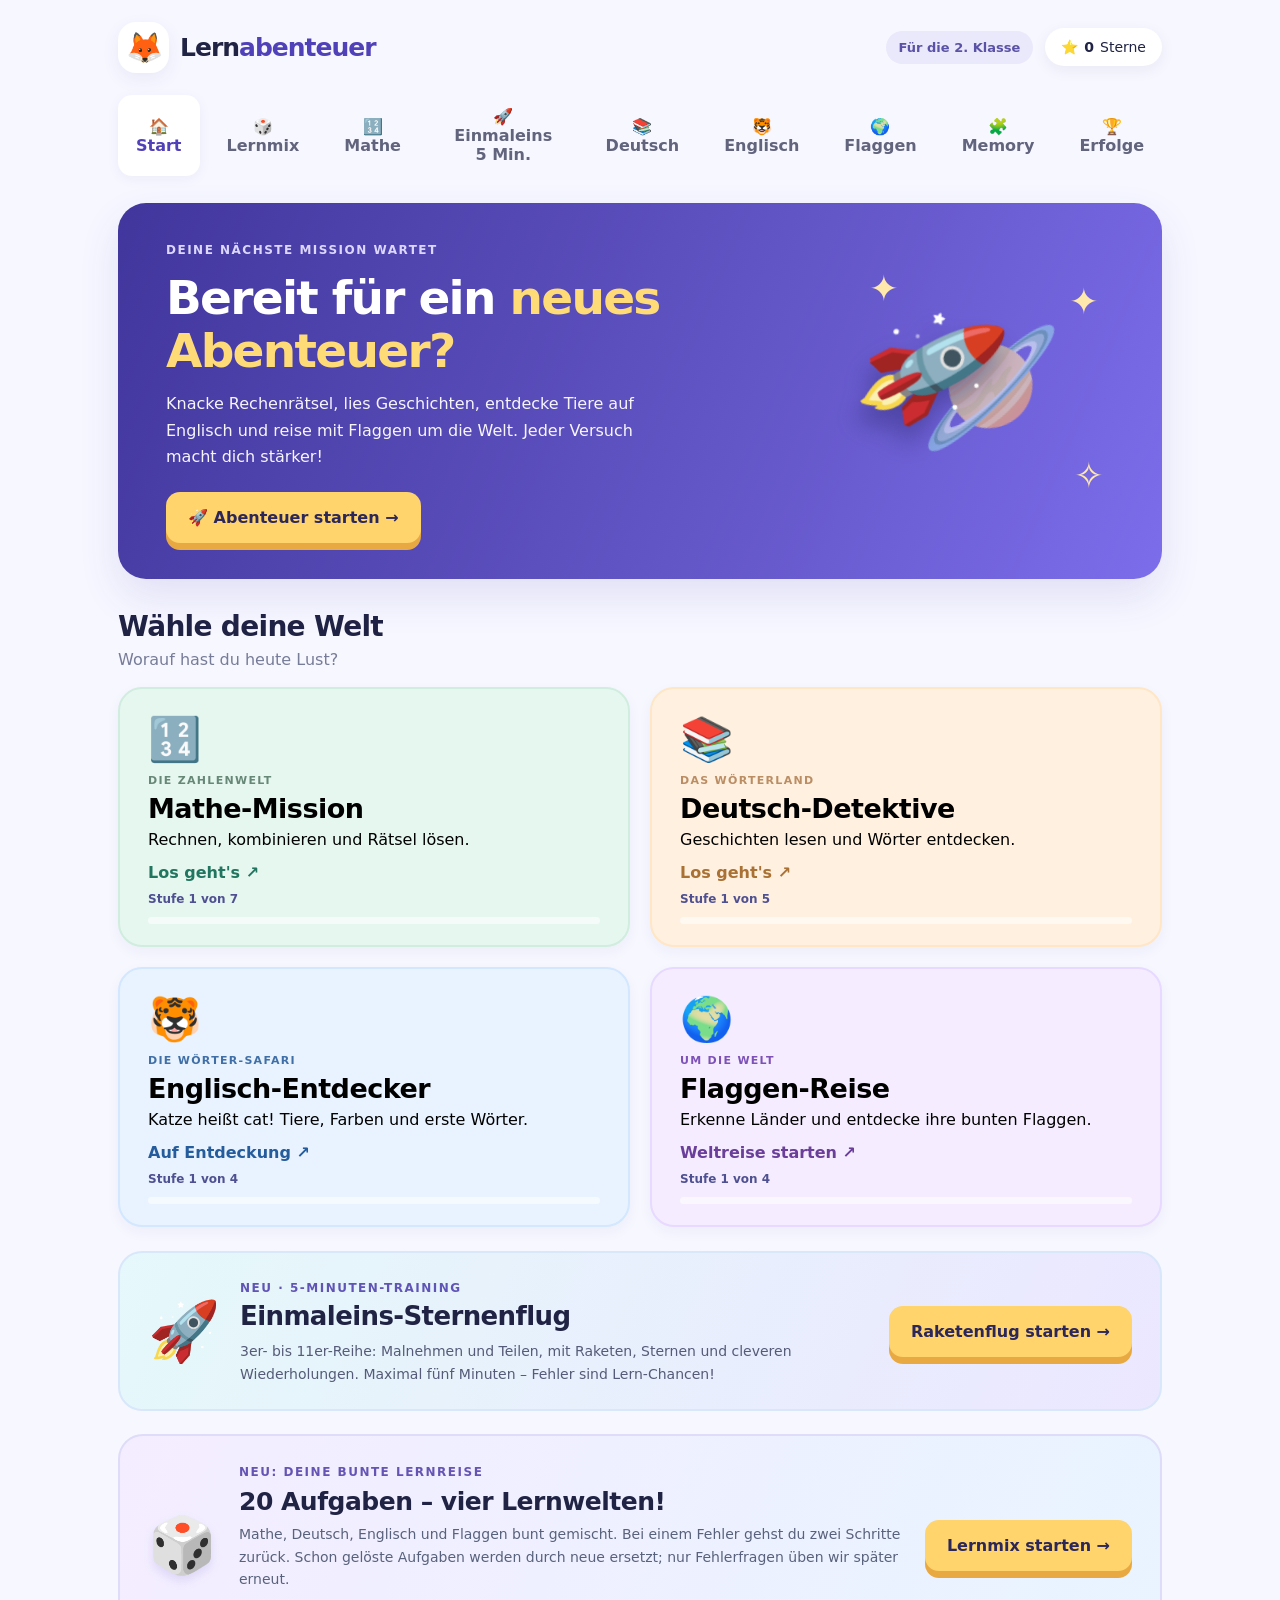
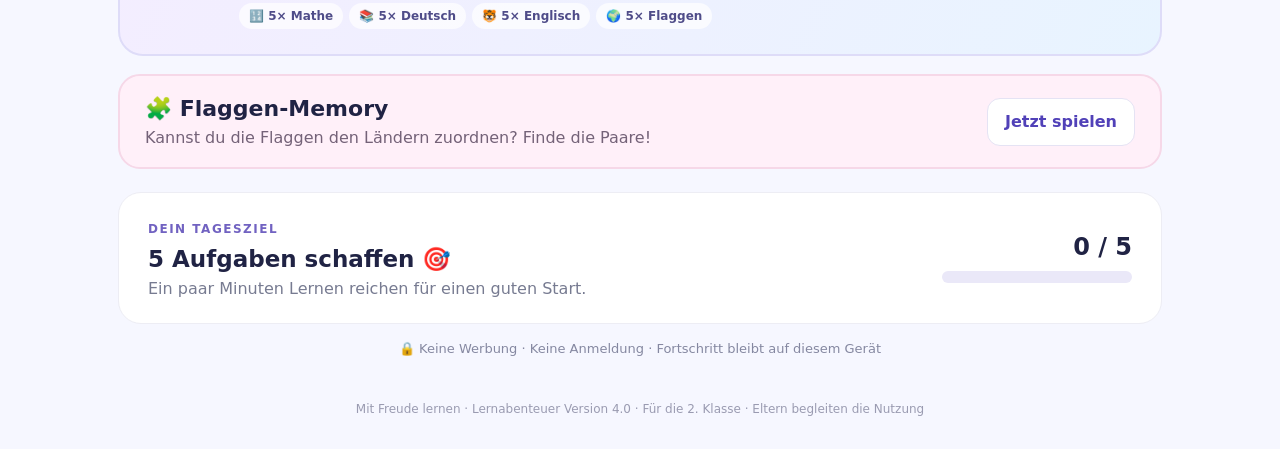
==== Mathe-November_nur-Webseite/index.html @ e926abc0 "feat: publish zip-based Mathe November web app with 5-minute times-table rocket game" ====
<!doctype html>
<html lang="de">
<head>
  <meta charset="UTF-8">
  <meta name="viewport" content="width=device-width, initial-scale=1, viewport-fit=cover">
  <meta name="theme-color" content="#4539a5">
  <meta name="apple-mobile-web-app-capable" content="yes">
  <meta name="apple-mobile-web-app-status-bar-style" content="default">
  <meta name="apple-mobile-web-app-title" content="Mathe November">
  <meta name="description" content="Mathe, Deutsch, Englisch und Flaggen spielerisch lernen – ohne Werbung und ohne Anmeldung.">
  <meta http-equiv="Content-Security-Policy" content="default-src 'self'; script-src 'self'; style-src 'self'; img-src 'self' data:; connect-src 'self'; object-src 'none'; base-uri 'self'; form-action 'none'">
  <link rel="manifest" href="./manifest.webmanifest">
  <link rel="apple-touch-icon" href="./icons/icon-192.png">
  <link rel="icon" href="./icons/icon-192.png">
  <link rel="stylesheet" href="./styles.css">
  <title>Mathe November – Lernabenteuer Klasse 2</title>
  <script src="./learning_content.js" defer></script>
  <script src="./learning_extension.js" defer></script>
  <script src="./mixed_mode.js" defer></script>
  <script src="./app.js" defer></script>
  <script src="./einmaleins_5min.js" defer></script>
</head>
<body>
  <a class="skip" href="#hauptinhalt">Zum Inhalt springen</a>
  <div class="page-shell">
    <header class="topbar">
      <div class="brand" aria-label="Lernabenteuer Startseite"><span class="brand-buddy" aria-hidden="true">🦊</span><span>Lern<span class="brand-accent">abenteuer</span></span></div>
      <div class="top-actions"><span class="age-tag">Für die 2. Klasse</span><span class="stars-chip" aria-live="polite">⭐ <strong id="stars-header">0</strong> Sterne</span></div>
    </header>
    <nav class="main-nav" aria-label="Hauptnavigation">
      <button class="nav-button active" data-view="home" aria-current="page">🏠 Start</button>
      <button class="nav-button" data-view="mixed">🎲 Lernmix</button>
      <button class="nav-button" data-view="math">🔢 Mathe</button>
      <button class="nav-button" data-view="times">🚀 Einmaleins 5 Min.</button>
      <button class="nav-button" data-view="german">📚 Deutsch</button>
      <button class="nav-button" data-view="english">🐯 Englisch</button>
      <button class="nav-button" data-view="flags">🌍 Flaggen</button>
      <button class="nav-button" data-view="memory">🧩 Memory</button>
      <button class="nav-button" data-view="progress">🏆 Erfolge</button>
    </nav>
    <main id="hauptinhalt">
      <section id="view-home" class="view" aria-labelledby="welcome-title">
        <div class="hero">
          <div class="hero-content">
            <span class="hero-label">DEINE NÄCHSTE MISSION WARTET</span>
            <h1 id="welcome-title">Bereit für ein <em>neues Abenteuer?</em></h1>
            <p>Knacke Rechenrätsel, lies Geschichten, entdecke Tiere auf Englisch und reise mit Flaggen um die Welt. Jeder Versuch macht dich stärker!</p>
            <button class="primary-button" id="quick-start">🚀 Abenteuer starten <span aria-hidden="true">→</span></button>
          </div>
          <div class="hero-illustration" aria-hidden="true"><div class="planet">🪐</div><div class="rocket">🚀</div><div class="spark a">✦</div><div class="spark b">✦</div><div class="spark c">✧</div></div>
        </div>
        <div class="section-heading"><h2>Wähle deine Welt</h2><p>Worauf hast du heute Lust?</p></div>
        <div class="subject-grid">
          <button id="math-card" class="subject-card math-card" data-view="math"><span class="subject-icon" aria-hidden="true">🔢</span><span class="subject-top">DIE ZAHLENWELT</span><strong>Mathe-Mission</strong><span>Rechnen, kombinieren und Rätsel lösen.</span><span class="subject-footer">Los geht's <span aria-hidden="true">↗</span></span><span class="level-pill" id="level-math">Stufe 1 von 7</span><span class="level-track"><span id="level-fill-math"></span></span></button>
          <button id="german-card" class="subject-card german-card" data-view="german"><span class="subject-icon" aria-hidden="true">📚</span><span class="subject-top">DAS WÖRTERLAND</span><strong>Deutsch-Detektive</strong><span>Geschichten lesen und Wörter entdecken.</span><span class="subject-footer">Los geht's <span aria-hidden="true">↗</span></span><span class="level-pill" id="level-german">Stufe 1 von 5</span><span class="level-track"><span id="level-fill-german"></span></span></button>
          <button id="english-card" class="subject-card english-card" data-view="english"><span class="subject-icon" aria-hidden="true">🐯</span><span class="subject-top">DIE WÖRTER-SAFARI</span><strong>Englisch-Entdecker</strong><span>Katze heißt cat! Tiere, Farben und erste Wörter.</span><span class="subject-footer">Auf Entdeckung <span aria-hidden="true">↗</span></span><span class="level-pill" id="level-english">Stufe 1 von 4</span><span class="level-track"><span id="level-fill-english"></span></span></button>
          <button id="flags-card" class="subject-card flags-card" data-view="flags"><span class="subject-icon" aria-hidden="true">🌍</span><span class="subject-top">UM DIE WELT</span><strong>Flaggen-Reise</strong><span>Erkenne Länder und entdecke ihre bunten Flaggen.</span><span class="subject-footer">Weltreise starten <span aria-hidden="true">↗</span></span><span class="level-pill" id="level-flags">Stufe 1 von 4</span><span class="level-track"><span id="level-fill-flags"></span></span></button>
        </div>
        <section class="times-home-banner" aria-labelledby="times-home-title">
          <span class="times-home-icon" aria-hidden="true">🚀</span>
          <div><span class="eyebrow">NEU · 5-MINUTEN-TRAINING</span><h2 id="times-home-title">Einmaleins-Sternenflug</h2>
            <p>3er- bis 11er-Reihe: Malnehmen und Teilen, mit Raketen, Sternen und cleveren Wiederholungen. Maximal fünf Minuten – Fehler sind Lern-Chancen!</p></div>
          <button class="primary-button" type="button" data-view="times">Raketenflug starten →</button>
        </section>
        <section class="mixed-banner" aria-labelledby="mixed-banner-heading">
          <div class="mixed-banner-icon" aria-hidden="true">🎲</div>
          <div class="mixed-banner-content">
            <span class="eyebrow">NEU: DEINE BUNTE LERNREISE</span>
            <h2 id="mixed-banner-heading">20 Aufgaben – vier Lernwelten!</h2>
            <p>Mathe, Deutsch, Englisch und Flaggen bunt gemischt. Bei einem Fehler gehst du zwei Schritte zurück. Schon gelöste Aufgaben werden durch neue ersetzt; nur Fehlerfragen üben wir später erneut.</p>
            <div class="mixed-caps"><span>🔢 5× Mathe</span><span>📚 5× Deutsch</span><span>🐯 5× Englisch</span><span>🌍 5× Flaggen</span></div>
          </div>
          <button id="mixed-start" class="primary-button mixed-start" type="button">Lernmix starten →</button>
        </section>
        <div class="memory-banner"><div><strong>🧩 Flaggen-Memory</strong><p>Kannst du die Flaggen den Ländern zuordnen? Finde die Paare!</p></div><button type="button" class="soft-button" data-view="memory">Jetzt spielen</button></div>
        <section class="day-panel" aria-labelledby="day-goal-title"><div><span class="eyebrow">DEIN TAGESZIEL</span><h2 id="day-goal-title">5 Aufgaben schaffen 🎯</h2><p>Ein paar Minuten Lernen reichen für einen guten Start.</p></div><div class="goal-right"><strong id="goal-label">0 / 5</strong><div class="progress-track" aria-label="Tagesziel-Fortschritt"><div id="goal-fill" class="progress-fill"></div></div></div></section>
        <p class="privacy-note">🔒 Keine Werbung · Keine Anmeldung · Fortschritt bleibt auf diesem Gerät</p>
      </section>
      <section id="view-play" class="view hidden" aria-labelledby="mission-title">
        <div class="mission-top"><button class="back-button" id="back-button">← Zur Übersicht</button><div class="mission-progress"><span id="mission-count">Aufgabe 1 von 5</span><div class="progress-track"><div id="mission-fill" class="progress-fill"></div></div></div></div>
        <p id="mixed-note" class="mixed-note hidden" role="status"></p>
        <div class="question-card">
          <div class="question-label" id="mission-kind">MATHE-MISSION</div>
          <h1 id="mission-title">Aufgabe</h1>
          <p id="mission-context" class="reading-text hidden"></p>
          <p id="mission-question" class="question-text"></p>
          <div id="question-visual" class="question-visual hidden" aria-live="off"></div>
          <div class="mission-meta"><span id="current-level" class="level-tag">Stufe 1</span><span id="level-up-notice" class="level-up-notice hidden" role="status"></span></div>
          <div class="question-tools"><button class="soft-button" id="read-button" type="button">🔊 Vorlesen</button><button class="soft-button" id="hint-button" type="button">💡 Tipp anzeigen</button></div>
          <p id="hint-text" class="hint-text hidden"></p>
          <div id="answer-options" class="answer-options" role="group" aria-label="Antwortmöglichkeiten"></div>
          <div id="celebration" class="celebration hidden" aria-hidden="true">⭐ ✨ ⭐</div>
          <div id="answer-feedback" class="feedback hidden" role="status" aria-live="polite"></div>
          <button id="next-button" class="primary-button next-button hidden" type="button">Weiter zur nächsten Aufgabe →</button>
        </div>
      </section>
      <section id="view-times" class="view hidden" aria-labelledby="times-title">
        <div class="times-shell">
          <div class="times-top"><button class="back-button" type="button" data-view="home">← Zur Übersicht</button><span class="times-tag">🚀 EINMALEINS-STERNENFLUG</span></div>
          <div id="times-setup" class="times-panel">
            <span class="times-mascot" aria-hidden="true">🦊🚀</span>
            <span class="eyebrow">5 MINUTEN ODER 18 BASISAUFGABEN</span>
            <h1 id="times-title">Einmaleins-Sternenflug</h1>
            <p class="times-intro">Rechne richtig, sammle Sternenstaub und fliege von Planet zu Planet! Schwierige Fragen kommen später noch einmal. In fünf Minuten ist spätestens Schluss.</p>
            <fieldset class="times-fieldset"><legend>Welche Reihe möchtest du üben?</legend>
              <div class="times-row-buttons" id="times-rows" role="group" aria-label="Einmaleins-Reihe auswählen"></div>
            </fieldset>
            <fieldset class="times-fieldset"><legend>Was möchtest du rechnen?</legend>
              <div class="times-mode-buttons" id="times-modes" role="group" aria-label="Rechenart auswählen">
                <button type="button" class="times-pick active" data-times-mode="both" aria-pressed="true">🔀 Mal &amp; Geteilt</button>
                <button type="button" class="times-pick" data-times-mode="mul" aria-pressed="false">✖️ Nur Mal</button>
                <button type="button" class="times-pick" data-times-mode="div" aria-pressed="false">➗ Nur Geteilt</button>
              </div>
            </fieldset>
            <div class="times-start-row"><button id="times-start" class="primary-button" type="button">🚀 5-Minuten-Flug starten</button>
              <span id="times-personal-best" class="times-best" aria-live="polite">Dein nächster Rekord wartet!</span></div>
          </div>
          <div id="times-play" class="times-panel hidden">
            <div class="times-hud"><div class="times-timer-box"><span class="times-small">RESTZEIT</span><strong id="times-timer" class="times-clock">05:00</strong></div>
              <div class="times-hud-stats"><span id="times-counter">Aufgabe 1</span><span id="times-streak">🔥 0 in Folge</span><span id="times-points">⭐ 0 Punkte</span></div>
              <button type="button" id="times-stop" class="soft-button">Flug beenden</button></div>
            <div class="times-meter"><div id="times-meter-fill"></div></div>
            <div class="times-sky" aria-hidden="true"><span class="times-planet">🪐</span><span class="times-sparkle">✦ ✨ ✧</span><span id="times-rocket" class="times-rocket">🚀</span></div>
            <div id="times-phase" class="times-phase">🌍 Startplanet</div>
            <p id="times-question-type" class="times-small"></p>
            <h2 id="times-question" class="times-equation">3 × 4 = ?</h2>
            <p id="times-context" class="times-context hidden"></p>
            <div class="times-actions"><button id="times-hint" class="soft-button" type="button">💡 Denkhilfe</button>
              <button id="times-sound" class="soft-button" type="button" aria-pressed="false">🔇 Ton aus</button></div>
            <p id="times-hint-text" class="times-hint hidden"></p>
            <div id="times-choices" class="times-choices" role="group" aria-label="Wähle die richtige Antwort"></div>
            <p id="times-feedback" class="times-feedback hidden" role="status" aria-live="polite"></p>
            <button id="times-next" class="primary-button times-next hidden" type="button">Nächster Planet →</button>
          </div>
          <div id="times-results" class="times-panel hidden" aria-live="polite">
            <span class="times-mascot" id="times-result-icon" aria-hidden="true">🏆🚀</span>
            <h2 id="times-result-title">Sternenflug geschafft!</h2>
            <p id="times-result-copy"></p>
            <div class="times-result-stats"><div><strong id="times-result-correct">0</strong><span>Richtig</span></div><div><strong id="times-result-accuracy">0 %</strong><span>Trefferquote</span></div><div><strong id="times-result-time">0:00</strong><span>Flugzeit</span></div><div><strong id="times-result-stars">0</strong><span>Sterne verdient</span></div></div>
            <p id="times-result-next" class="times-learning-tip"></p>
            <div class="times-result-buttons"><button type="button" id="times-again" class="primary-button">🚀 Noch ein Flug</button><button type="button" id="times-home" class="soft-button">Zur Startseite</button></div>
          </div>
        </div>
      </section>
      <section id="view-memory" class="view hidden" aria-labelledby="memory-heading">
        <div class="mission-top"><button class="back-button" id="memory-back">← Zur Übersicht</button><div class="mission-progress"><span>Flaggen zuordnen</span><div class="progress-track"><div id="memory-fill" class="progress-fill"></div></div></div></div>
        <section class="memory-panel"><span class="eyebrow">🧩 KLEINE WELTREISE</span><h1 id="memory-heading">Flaggen-Memory</h1><p id="memory-info">Finde die passenden Paare!</p><div id="memory-board" class="memory-board" role="group" aria-label="Memory-Karten"></div><p id="memory-result" class="memory-result" role="status"></p><button class="primary-button hidden" id="memory-next" type="button">Noch eine Runde spielen 🧩</button></section>
      </section>
      <section id="view-end" class="view hidden" aria-labelledby="end-heading"><div class="end-card"><span class="end-emoji" aria-hidden="true">🎉</span><span class="eyebrow">MISSION GESCHAFFT</span><h1 id="end-heading">Gut gemacht!</h1><p id="end-copy">Du hast viel geschafft.</p><div id="end-stars" class="end-stars">⭐ +0 Sterne</div><div class="end-actions"><button class="primary-button" id="repeat-button">Noch eine Mission 🚀</button><button class="soft-button" id="home-button">Zur Startseite</button></div></div></section>
      <section id="view-progress" class="view hidden" aria-labelledby="progress-title"><div class="section-heading"><h1 id="progress-title">Deine Erfolge 🏆</h1><p>Hier siehst du, was du schon erreicht hast.</p></div><div class="progress-grid"><div class="stat-card"><span aria-hidden="true">⭐</span><strong id="stat-stars">0</strong><span>Gesammelte Sterne</span></div><div class="stat-card"><span aria-hidden="true">✅</span><strong id="stat-answered">0</strong><span>Gelöste Aufgaben</span></div><div class="stat-card"><span aria-hidden="true">🎯</span><strong id="stat-sessions">0</strong><span>Abgeschlossene Missionen</span></div><div class="stat-card"><span aria-hidden="true">🔁</span><strong id="stat-reviews">0</strong><span>Themen zum Wiederholen</span></div></div><section class="skills-panel"><h2>Deine Lernstufen</h2><p>Die Schwierigkeit wächst bei vier selbstständig richtigen Antworten. Mit Tipps oder nach Fehlern bleibt Zeit zum Üben.</p><div class="skill-grid"><div>🔢 <strong>Mathe</strong><span id="skill-math">Stufe 1</span></div><div>📚 <strong>Deutsch</strong><span id="skill-german">Stufe 1</span></div><div>🐯 <strong>Englisch</strong><span id="skill-english">Stufe 1</span></div><div>🌍 <strong>Flaggen</strong><span id="skill-flags">Stufe 1</span></div><div>🧩 <strong>Memory</strong><span><span id="stat-memory">0</span> Spiele geschafft</span></div></div></section><div class="parent-panel"><h2>Für Eltern</h2><p>Alle Fortschritte werden nur im Browser dieses Geräts gespeichert. Es gibt keine Nutzerkonten, Werbung oder Übertragung an einen KI-Dienst.</p><h3 class="review-title">🔁 Diese Themen üben wir noch</h3><p>Falsch gelöste Aufgaben werden lokal vorgemerkt, in späteren Lernmix-Runden bevorzugt und erst nach zwei sicheren Wiederholungen abgehakt.</p><div id="review-list" class="review-list" aria-live="polite"></div><button class="danger-button" id="reset-progress">Fortschritt zurücksetzen</button></div></section>
    </main>
    <footer>Mit Freude lernen · Lernabenteuer Version 4.0 · Für die 2. Klasse · Eltern begleiten die Nutzung</footer>
  </div>
</body>
</html>
---- Mathe-November_nur-Webseite/styles.css ----
:root{font-family:ui-rounded,system-ui,-apple-system,BlinkMacSystemFont,"Segoe UI",sans-serif;color:#202344;background:#f6f7ff;font-synthesis:none;-webkit-text-size-adjust:100%;--ink:#202344;--purple:#5141b8;--light:#f6f7ff;--line:#e8e8f3}*{box-sizing:border-box}body{margin:0;min-height:100vh}button{font:inherit;cursor:pointer;-webkit-tap-highlight-color:transparent}button:focus-visible,a:focus-visible{outline:4px solid #edac39;outline-offset:4px}button:disabled{cursor:default}.page-shell{max-width:1100px;padding:0 28px;margin:auto}.skip{position:absolute;left:10px;top:-80px;background:#fff;padding:12px;z-index:9}.skip:focus{top:10px}.topbar{min-height:94px;display:flex;align-items:center;justify-content:space-between;gap:14px}.brand{display:flex;align-items:center;gap:11px;font-weight:900;font-size:25px;letter-spacing:-1px}.brand-accent{color:var(--purple)}.brand-buddy{width:51px;height:51px;background:#fff;display:grid;place-items:center;border-radius:18px;box-shadow:0 6px 18px #33328012;font-size:30px}.top-actions{display:flex;align-items:center;gap:12px}.age-tag{background:#eae8fb;color:#5a52a6;padding:9px 13px;border-radius:999px;font-size:13px;font-weight:800}.stars-chip{display:flex;gap:6px;align-items:center;border-radius:30px;background:#fff;box-shadow:0 4px 15px #32265410;padding:11px 16px;font-size:14px}.main-nav{display:flex;gap:9px;margin:1px 0 27px}.nav-button{background:transparent;border:0;color:#61647c;padding:12px 18px;border-radius:14px;font-weight:800;min-height:47px}.nav-button.active,.nav-button:hover{background:#fff;color:var(--purple);box-shadow:0 3px 13px #3125700d}.hero{min-height:324px;border-radius:28px;overflow:hidden;position:relative;background:linear-gradient(113deg,#41369c 0%,#6356c7 60%,#7c6deb 100%);color:white;display:flex;align-items:center;box-shadow:0 18px 40px #5141b81f;padding:36px 48px}.hero-content{max-width:570px;z-index:2;position:relative}.hero-label,.eyebrow{font-size:12px;font-weight:900;letter-spacing:1.5px}.hero-label{color:#dbd7ff}.hero h1{font-size:clamp(31px,4vw,47px);line-height:1.12;letter-spacing:-1.7px;margin:14px 0}.hero h1 em{color:#ffdb78;font-style:normal}.hero p{font-size:16px;line-height:1.65;max-width:480px;opacity:.95;margin:0 0 22px}.primary-button{border:0;background:#ffd46c;color:#2b275a;min-height:51px;padding:13px 22px;font-weight:900;border-radius:14px;box-shadow:0 7px 0 #e8a943;transition:transform .16s}.primary-button:hover{transform:translateY(-2px)}.primary-button:active{transform:translateY(4px);box-shadow:0 3px 0 #e8a943}.hero-illustration{flex:1;position:relative;min-height:260px}.planet{position:absolute;font-size:135px;right:40px;top:45px;transform:rotate(-17deg);opacity:.68}.rocket{position:absolute;font-size:110px;right:115px;top:43px;filter:drop-shadow(0 18px 12px #2b286f75);transform:rotate(17deg)}.spark{position:absolute;color:#ffe8ab;font-size:36px}.spark.a{right:15px;top:20px}.spark.b{right:215px;top:7px}.spark.c{right:10px;bottom:25px}.section-heading{margin:31px 0 18px}.section-heading h1,.section-heading h2{font-size:28px;letter-spacing:-.7px;margin:0}.section-heading p{margin:7px 0 0;color:#777c98}.subject-grid{display:grid;grid-template-columns:repeat(2,minmax(0,1fr));gap:20px}.subject-card{padding:25px 28px 21px;text-align:left;min-height:230px;display:flex;flex-direction:column;align-items:flex-start;border-radius:24px;border:2px solid transparent;transition:transform .15s,box-shadow .15s;box-shadow:0 5px 14px #29235c0c}.subject-card:hover{transform:translateY(-4px);box-shadow:0 12px 23px #29235c1c}.math-card{background:#e6f7f0;border-color:#d1eddf}.german-card{background:#fff0df;border-color:#ffe6c6}.subject-icon{font-size:43px;margin-bottom:9px}.subject-top{font-size:11px;letter-spacing:1.3px;font-weight:900;color:#678777}.german-card .subject-top{color:#ba8d64}.subject-card strong{font-size:27px;letter-spacing:-.5px;margin:6px 0}.subject-card>span:nth-last-child(2){color:#657078;font-size:15px;line-height:1.5}.subject-footer{font-weight:900;margin-top:auto;padding-top:14px;color:#22765f}.german-card .subject-footer{color:#aa7134}.day-panel{background:#fff;border:1px solid #ededf4;border-radius:23px;margin:23px 0 17px;padding:25px 29px;display:flex;align-items:center;justify-content:space-between;gap:30px}.day-panel .eyebrow{color:#7162c1}.day-panel h2{font-size:23px;margin:9px 0 6px}.day-panel p{color:#777b91;margin:0}.goal-right{min-width:190px;text-align:right}.goal-right strong{font-size:24px;display:block;margin-bottom:10px}.progress-track{width:100%;height:12px;border-radius:20px;background:#eae8f8;overflow:hidden}.progress-fill{height:100%;width:0%;background:linear-gradient(90deg,#6d52db,#aa8afa);transition:width .25s}.privacy-note{text-align:center;color:#8588a1;font-size:13px}.hidden{display:none!important}.mission-top{display:flex;align-items:center;justify-content:space-between;gap:30px;margin:18px auto 24px;max-width:750px}.back-button,.soft-button{border:1px solid #e5e3f4;background:white;color:var(--purple);padding:13px 17px;border-radius:13px;font-weight:800;min-height:48px}.back-button:hover,.soft-button:hover{background:#f0edff}.mission-progress{width:225px;color:#7b7d94;font-weight:800;font-size:13px;text-align:right}.mission-progress .progress-track{margin-top:9px}.question-card{background:white;border-radius:29px;padding:35px 40px 38px;max-width:750px;margin:auto;box-shadow:0 9px 32px #342a6a12}.question-label{display:inline-block;border-radius:30px;background:#eeeaff;color:#6251bb;padding:9px 14px;font-weight:900;font-size:12px;letter-spacing:1px}.question-card h1{font-size:32px;margin:22px 0 8px}.question-text{font-size:clamp(24px,3vw,32px);font-weight:800;line-height:1.4;margin:15px 0 22px;color:#242343}.reading-text{background:#f4f8ff;border-left:5px solid #8f9bf5;padding:18px 23px;font-size:20px;line-height:1.75;border-radius:0 14px 14px 0;white-space:pre-line}.question-tools{display:flex;gap:10px;flex-wrap:wrap;margin-bottom:23px}.hint-text{background:#fff8df;padding:14px 18px;border-radius:13px;color:#775a1e;font-size:16px;line-height:1.5}.answer-options{display:grid;grid-template-columns:repeat(2,minmax(0,1fr));gap:13px}.answer-option{min-height:78px;border:2px solid #e3e4f2;background:#f9f9fe;border-radius:16px;padding:15px 18px;font-weight:900;font-size:21px;color:#28274c;text-align:center}.answer-option:hover:not(:disabled){border-color:#a595f5;background:#f3f0ff}.answer-option.correct{border-color:#38a676;background:#e0f7ed;color:#176f4c}.answer-option.incorrect{border-color:#ed8f8f;background:#fff0f0;color:#9c4545}.feedback{padding:17px 19px;border-radius:14px;font-size:17px;font-weight:700;line-height:1.5;margin-top:20px}.feedback.good{background:#e8faed;color:#24734b}.feedback.try{background:#fff5e2;color:#865d1a}.next-button{margin-top:23px;width:100%}.end-card{background:#fff;border-radius:28px;text-align:center;max-width:650px;margin:40px auto;padding:42px 30px;box-shadow:0 8px 30px #342a6a10}.end-emoji{display:block;font-size:75px;margin-bottom:15px}.end-card h1{font-size:38px;margin:14px 0}.end-card p{font-size:18px;color:#646985}.end-stars{font-size:30px;font-weight:900;color:#6555bb;margin:27px 0}.end-actions{display:flex;gap:14px;justify-content:center;flex-wrap:wrap}.progress-grid{display:grid;grid-template-columns:repeat(3,1fr);gap:16px}.stat-card{background:white;border-radius:22px;padding:26px;display:flex;flex-direction:column;gap:10px;box-shadow:0 5px 16px #2b205a0b}.stat-card>span:first-child{font-size:33px}.stat-card strong{font-size:35px;color:#5441bc}.stat-card>span:last-child{color:#767991}.parent-panel{margin-top:27px;padding:27px;background:white;border-radius:20px}.parent-panel p{line-height:1.7;color:#666b83;max-width:750px}.danger-button{border:1px solid #dcabb1;background:#fff2f3;color:#a13f50;padding:12px 17px;border-radius:12px;font-weight:800}footer{padding:33px 0;text-align:center;color:#9a9bb1;font-size:12px}@media(max-width:750px){.page-shell{padding:0 16px}.topbar{min-height:78px}.brand{font-size:20px}.brand-buddy{width:43px;height:43px;font-size:26px}.age-tag{display:none}.main-nav{overflow-x:auto;gap:3px;margin-bottom:17px}.nav-button{flex:1;padding:11px 9px;font-size:13px;white-space:nowrap}.hero{padding:31px 24px;min-height:300px}.hero-content{max-width:100%}.hero p{max-width:410px}.hero-illustration{position:absolute;right:-85px;top:22px;opacity:.3;pointer-events:none}.hero h1{font-size:34px;max-width:370px}.subject-grid{grid-template-columns:1fr;gap:12px}.subject-card{min-height:180px;padding:20px 24px}.subject-icon{font-size:35px}.subject-card strong{font-size:25px}.day-panel{align-items:stretch;flex-direction:column;gap:17px}.goal-right{text-align:left}.question-card{padding:26px 20px}.question-card h1{font-size:27px}.reading-text{font-size:18px;padding:14px}.answer-option{font-size:19px;min-height:68px}.mission-top{gap:10px}.mission-progress{width:145px}.progress-grid{grid-template-columns:1fr}.stat-card{flex-direction:row;align-items:center}.stat-card strong{margin-left:auto}.stat-card>span:last-child{max-width:125px}.stars-chip{font-size:12px;padding:9px 12px}}@media(max-width:390px){.answer-options{grid-template-columns:1fr}.nav-button{font-size:12px;padding:11px 6px}.brand{font-size:18px}.stars-chip{padding:8px}.question-tools{flex-direction:column}}@media(prefers-reduced-motion:reduce){*,*::before,*::after{transition:none!important;animation:none!important}}

/* v2 – neue Lernwelten, Stufenanzeigen, Flaggenkarten und iPad-Memory.
   Originaldesign und bestehende CSS-Regeln bleiben vollständig erhalten. */
.english-card{background:#e8f3ff;border-color:#d3e7ff}
.flags-card{background:#f5edff;border-color:#e7d9ff}
.english-card .subject-top{color:#406fa7}
.flags-card .subject-top{color:#7d51b8}
.english-card .subject-footer{color:#255c9c}
.flags-card .subject-footer{color:#6a3e99}
.level-pill{font-size:12px!important;font-weight:900;margin-top:8px;color:#4f5091!important}
.level-track{margin-top:9px;width:100%;height:7px;border-radius:10px;background:#ffffff99;overflow:hidden}
.level-track>span{display:block;background:#8b79ef;width:0%;height:100%;border-radius:10px;transition:width .2s}
.memory-banner{margin-top:18px;display:flex;align-items:center;justify-content:space-between;gap:20px;padding:20px 25px;background:#fff0f9;border:2px solid #f6d8e8;border-radius:22px}
.memory-banner strong{font-size:22px}.memory-banner p{margin:7px 0 0;color:#746278}
.memory-banner .soft-button{background:#fff;flex:none}
.mission-meta{display:flex;gap:12px;align-items:center;flex-wrap:wrap;margin:0 0 18px}
.level-tag{display:inline-block;font-size:13px;font-weight:900;border-radius:40px;background:#e8f5fb;color:#345f8a;padding:8px 13px}
.level-up-notice{font-weight:900;color:#24734b}
.question-visual{display:flex;align-items:center;justify-content:center;min-height:138px;margin:6px 0 22px;background:#f9faff;border:1px solid #ececf6;border-radius:22px;padding:14px}
.big-flag{width:min(220px,100%);height:145px;object-fit:contain;filter:drop-shadow(0 3px 7px #00000019)}
.big-emoji{font-size:clamp(75px,12vw,108px);line-height:1.15}
.option-flag{width:100%;max-width:160px;height:90px;object-fit:contain}
.answer-option:has(.option-flag){padding:12px;display:flex;justify-content:center;align-items:center}
.sr-only{position:absolute!important;width:1px;height:1px;padding:0;margin:-1px;overflow:hidden;clip:rect(0,0,0,0);white-space:nowrap;border:0}
.celebration{text-align:center;font-size:31px;letter-spacing:9px;margin-top:10px;animation:star-pop .6s ease-out}
@keyframes star-pop{from{opacity:0;transform:translateY(14px) scale(.75)}to{opacity:1;transform:translateY(0) scale(1)}}
.skills-panel{background:#fff;border-radius:24px;margin:25px 0;padding:27px}
.skills-panel h2{margin:0 0 10px}.skills-panel>p{color:#70778f;line-height:1.6}
.skill-grid{display:grid;grid-template-columns:repeat(2,minmax(0,1fr));gap:12px;margin-top:20px}
.skill-grid>div{background:#f6f7ff;border-radius:15px;padding:15px;display:flex;align-items:center;gap:8px;flex-wrap:wrap}
.skill-grid>div>span{font-weight:800;color:#5340ab;margin-left:auto;font-size:13px}
.memory-panel{background:#fff;max-width:780px;margin:0 auto 32px;padding:28px 28px 35px;border-radius:26px;text-align:center}
.memory-panel h1{font-size:35px;margin:12px 0 5px}
.memory-panel>p{font-size:17px;color:#555b78}
.memory-board{display:grid;grid-template-columns:repeat(4,minmax(0,1fr));gap:12px;margin:25px auto;max-width:690px}
.memory-tile{min-height:112px;border:2px solid #c8c5ec;background:linear-gradient(135deg,#7563df,#a48df5);border-radius:17px;font-size:36px;display:flex;justify-content:center;align-items:center;color:#fff;box-shadow:0 5px 11px #32256a21;transition:transform .15s,background .15s}
.memory-tile:hover:not(.matched){transform:translateY(-3px)}
.memory-tile.revealed{background:#fafbff;color:#2e3057;border-color:#b5c5dd}
.memory-tile.matched{background:#e6f9ee;border-color:#45b785;color:#24663c;box-shadow:none}
.memory-tile strong{font-size:clamp(10px,1.7vw,16px);overflow-wrap:anywhere}
.memory-flag{display:block;max-width:95%;height:80px;object-fit:contain}
.memory-result{min-height:30px;font-weight:900;color:#286c4b!important}
@media(max-width:800px){.main-nav{flex-wrap:nowrap;overflow-x:auto;scrollbar-width:thin}.nav-button{flex:none}.subject-grid{gap:13px}.memory-board{gap:10px}.memory-tile{min-height:102px}.question-visual{min-height:115px}}
@media(max-width:600px){.memory-banner{flex-direction:column;align-items:stretch}.memory-banner .soft-button{align-self:flex-start}.memory-panel{padding:20px 12px}.memory-board{grid-template-columns:repeat(3,minmax(0,1fr));gap:8px}.memory-tile{min-height:92px}.memory-tile strong{font-size:12px}.memory-flag{height:65px}.skill-grid{grid-template-columns:1fr}.question-visual{padding:10px}.big-flag{height:125px}}
@media(prefers-reduced-motion:reduce){.celebration{animation:none}}
/* iPad-Feinschliff: alle Welten bleiben ohne abgeschnittene Navigation erreichbar. */
@media(max-width:900px){
  .main-nav{display:grid;grid-template-columns:repeat(4,minmax(0,1fr));overflow:visible;gap:6px}
  .nav-button{flex:none;white-space:normal;padding:11px 5px;font-size:13px}
  .hero-illustration{position:absolute;right:-55px;top:12px;opacity:.23;pointer-events:none}
  .hero-content{max-width:570px}
}
@media(max-width:600px){.main-nav{grid-template-columns:repeat(3,minmax(0,1fr))}.nav-button{font-size:12px}}

/* v3: additiver 20er-Mix, responsives Layout, klare Rücksprung-Ankündigung. */
.mixed-banner{display:flex;align-items:center;gap:22px;background:linear-gradient(115deg,#f4edff,#e8f4ff);border:2px solid #dedcf8;border-radius:25px;margin:23px 0 14px;padding:25px 28px}
.mixed-banner-icon{font-size:55px;flex:none;filter:drop-shadow(0 5px 5px #5141b820)}
.mixed-banner-content{flex:1;min-width:0}
.mixed-banner .eyebrow{color:#6654b5}
.mixed-banner h2{font-size:25px;letter-spacing:-.5px;margin:7px 0}
.mixed-banner p{font-size:14px;line-height:1.6;color:#59627c;margin:0 0 13px}
.mixed-caps{display:flex;flex-wrap:wrap;gap:6px}
.mixed-caps span{font-size:12px;color:#4f4c89;background:#ffffffba;padding:6px 10px;border-radius:22px;font-weight:800}
.mixed-start{flex:none;white-space:nowrap}
.mixed-note{max-width:750px;margin:0 auto 12px;background:#f0edff;color:#5343a5;border-radius:14px;padding:12px 18px;font-weight:800;line-height:1.5;font-size:13px}
@media(max-width:850px){.mixed-banner{align-items:flex-start;flex-wrap:wrap}.mixed-banner-content{flex-basis:calc(100% - 90px)}.mixed-start{margin-left:75px}}
@media(max-width:540px){.mixed-banner{padding:22px 17px;gap:12px}.mixed-banner-icon{font-size:37px}.mixed-banner h2{font-size:22px}.mixed-banner-content{flex-basis:calc(100% - 55px)}.mixed-start{margin:0;width:100%}.mixed-caps span{font-size:11px}.question-card{margin-bottom:20px}}

/* Lokale, elternsichtbare Liste vorgemerkter Lernthemen. */
.review-title{margin-top:20px;font-size:20px}
.review-list{background:#f6f7ff;border-radius:14px;padding:10px 17px;margin:12px 0 22px}
.review-list p{margin:9px 0;font-size:14px;line-height:1.5}
.review-line{border-bottom:1px solid #e0e2f0;padding-bottom:9px;overflow-wrap:anywhere}
.review-line:last-child{border-bottom:0}

/* Vier Statistikfelder sauber über zwei beziehungsweise vier Spalten. */
.progress-grid{grid-template-columns:repeat(4,minmax(0,1fr))}
@media(max-width:900px){.progress-grid{grid-template-columns:repeat(2,minmax(0,1fr))}}
@media(max-width:540px){.progress-grid{grid-template-columns:1fr}}

/* v6: Eigenständiger 5-Minuten-Einmaleins-Sternenflug, streng additiv. */
.times-home-banner{display:flex;align-items:center;gap:20px;background:linear-gradient(115deg,#e5f8fa,#ebe7ff);border:2px solid #d9e7fa;border-radius:24px;padding:24px 28px;margin:24px 0 14px}
.times-home-icon{font-size:58px;flex:none}.times-home-banner>div{flex:1;min-width:0}.times-home-banner .eyebrow{color:#6054b6}.times-home-banner h2{font-size:26px;margin:5px 0 9px;letter-spacing:-.6px}.times-home-banner p{font-size:14px;line-height:1.6;margin:0;color:#555b78}.times-home-banner .primary-button{white-space:nowrap}
.times-shell{max-width:900px;margin:0 auto 35px}.times-top{display:flex;justify-content:space-between;gap:12px;align-items:center;margin:12px 0 20px}.times-tag{font-size:12px;font-weight:900;letter-spacing:1.1px;color:#6553ad}
.times-panel{background:white;border:1px solid #e2ddf8;border-radius:28px;padding:32px 36px;box-shadow:0 8px 29px #35247514;text-align:center}.times-panel .eyebrow{color:#6555b8}.times-panel h1{font-size:clamp(29px,4vw,40px);margin:7px 0 12px}.times-panel h2{font-size:clamp(23px,4vw,34px)}.times-mascot{font-size:58px;display:block;margin-bottom:12px}.times-intro{max-width:620px;color:#5b607c;line-height:1.6;margin:8px auto 27px}
.times-fieldset{text-align:left;border:1px solid #e3e3f3;border-radius:18px;padding:17px 18px 20px;margin:18px 0}.times-fieldset legend{font-weight:900;font-size:17px;padding:0 8px}.times-row-buttons,.times-mode-buttons{display:flex;flex-wrap:wrap;gap:9px}.times-pick{background:#f5f3ff;color:#4e4780;border:2px solid #e1dcf8;border-radius:12px;padding:11px 14px;min-height:48px;font-weight:900}.times-pick.active{background:#4d3eac;border-color:#4d3eac;color:white;box-shadow:0 4px 9px #4d3eac2e}.times-pick:focus-visible{outline:4px solid #edac39}
.times-start-row{display:flex;align-items:center;justify-content:center;flex-wrap:wrap;gap:20px;margin-top:23px}.times-best{font-size:14px;color:#555b83;font-weight:700}
.times-hud{display:flex;align-items:center;gap:13px;justify-content:space-between;flex-wrap:wrap}.times-timer-box{background:#f0eeff;border-radius:14px;padding:9px 15px;display:flex;flex-direction:column;min-width:112px}.times-small{font-size:12px;letter-spacing:.8px;font-weight:900;color:#6b608f}.times-clock{font-size:30px;font-variant-numeric:tabular-nums;color:#4e3caa}.times-clock.times-urgent{color:#b72c52}.times-hud-stats{display:flex;gap:11px;flex:1;flex-wrap:wrap;justify-content:center}.times-hud-stats>span{font-size:13px;font-weight:900;background:#f5f7ff;border-radius:20px;padding:9px 11px}
.times-meter{height:11px;border-radius:12px;background:#ece9fb;overflow:hidden;margin:17px 0 8px}.times-meter>div{height:100%;width:0%;background:linear-gradient(90deg,#71c9e3,#8f71ec);transition:width .25s}
.times-sky{height:94px;position:relative;border-radius:17px;background:radial-gradient(ellipse at 35% 45%,#635ac6,#312a83);margin:17px 0 12px;overflow:hidden}.times-planet{position:absolute;right:8%;font-size:45px;top:21px}.times-sparkle{position:absolute;left:24%;top:11px;font-size:24px;color:#f9e7a4;letter-spacing:25px;opacity:.8}.times-rocket{position:absolute;top:25px;left:5%;font-size:34px;transition:left .3s ease-out;filter:drop-shadow(0 3px 3px #1c154b83)}
.times-phase{font-weight:900;color:#6856b4;margin:13px 0 9px}.times-equation{font-size:clamp(35px,6vw,58px)!important;letter-spacing:.5px;margin:13px 0 12px!important;color:#29244c}.times-context{font-weight:800;background:#f5f9ff;border-radius:14px;padding:15px;line-height:1.5;margin:11px 0}.times-actions{display:flex;flex-wrap:wrap;justify-content:center;gap:12px;margin:15px 0 10px}.times-hint{background:#fff4d4;color:#745522;border-radius:14px;padding:14px;line-height:1.6;font-weight:700;margin:10px 0}.times-choices{display:grid;grid-template-columns:repeat(4,minmax(0,1fr));gap:12px;margin:20px 0}.times-option{min-height:76px;border:2px solid #deddf2;background:#f7f7fd;border-radius:17px;font-size:25px;color:#252444;font-weight:900;transition:transform .13s,background .13s}.times-option:hover:not(:disabled){transform:translateY(-2px);border-color:#907fd2;background:#eeeaff}.times-option.correct{border-color:#36ad79;background:#dff7eb;color:#176c47}.times-option.incorrect{border-color:#dc7380;background:#ffebed;color:#9c304d}.times-feedback{border-radius:14px;padding:16px 18px;font-size:16px;font-weight:800;line-height:1.55}.times-feedback.good{background:#e3f7eb;color:#185e3b}.times-feedback.try{background:#fff0e9;color:#8c4b24}.times-next{margin:20px auto 4px;display:block}.times-result-stats{display:grid;grid-template-columns:repeat(4,minmax(0,1fr));gap:12px;margin:25px 0}.times-result-stats>div{display:flex;flex-direction:column;gap:8px;background:#f3f2ff;padding:15px 5px;border-radius:16px}.times-result-stats strong{font-size:26px;color:#4d3ba9}.times-result-stats span{font-size:13px;color:#686684;font-weight:800}.times-learning-tip{background:#e9f8f3;border-radius:15px;padding:16px;line-height:1.6;color:#2d644e;font-weight:700}.times-result-buttons{display:flex;justify-content:center;gap:12px;flex-wrap:wrap;margin:24px auto 6px}
@media(max-width:850px){.times-home-banner{flex-wrap:wrap}.times-home-banner>div{flex:1 1 calc(100% - 90px)}.times-home-banner .primary-button{margin-left:70px}}
@media(max-width:600px){.times-home-banner{padding:19px 16px;gap:11px}.times-home-icon{font-size:42px}.times-home-banner h2{font-size:22px}.times-home-banner>div{flex:1 1 calc(100% - 60px)}.times-home-banner .primary-button{margin:5px 0 0;width:100%}.times-panel{padding:22px 14px}.times-top{flex-wrap:wrap}.times-tag{font-size:10px}.times-row-buttons,.times-mode-buttons{gap:7px}.times-pick{padding:10px 10px;flex:1 0 65px}.times-hud{gap:9px}.times-hud-stats{gap:4px}.times-hud-stats>span{font-size:11px;padding:6px 7px}.times-hud>.soft-button{font-size:12px;padding:9px}.times-choices{grid-template-columns:repeat(2,minmax(0,1fr));gap:10px}.times-option{min-height:70px;font-size:24px}.times-result-stats{grid-template-columns:repeat(2,minmax(0,1fr));gap:9px}.times-equation{font-size:37px!important}}
@media(prefers-reduced-motion:reduce){.times-rocket,.times-meter>div,.times-option{transition:none!important}}
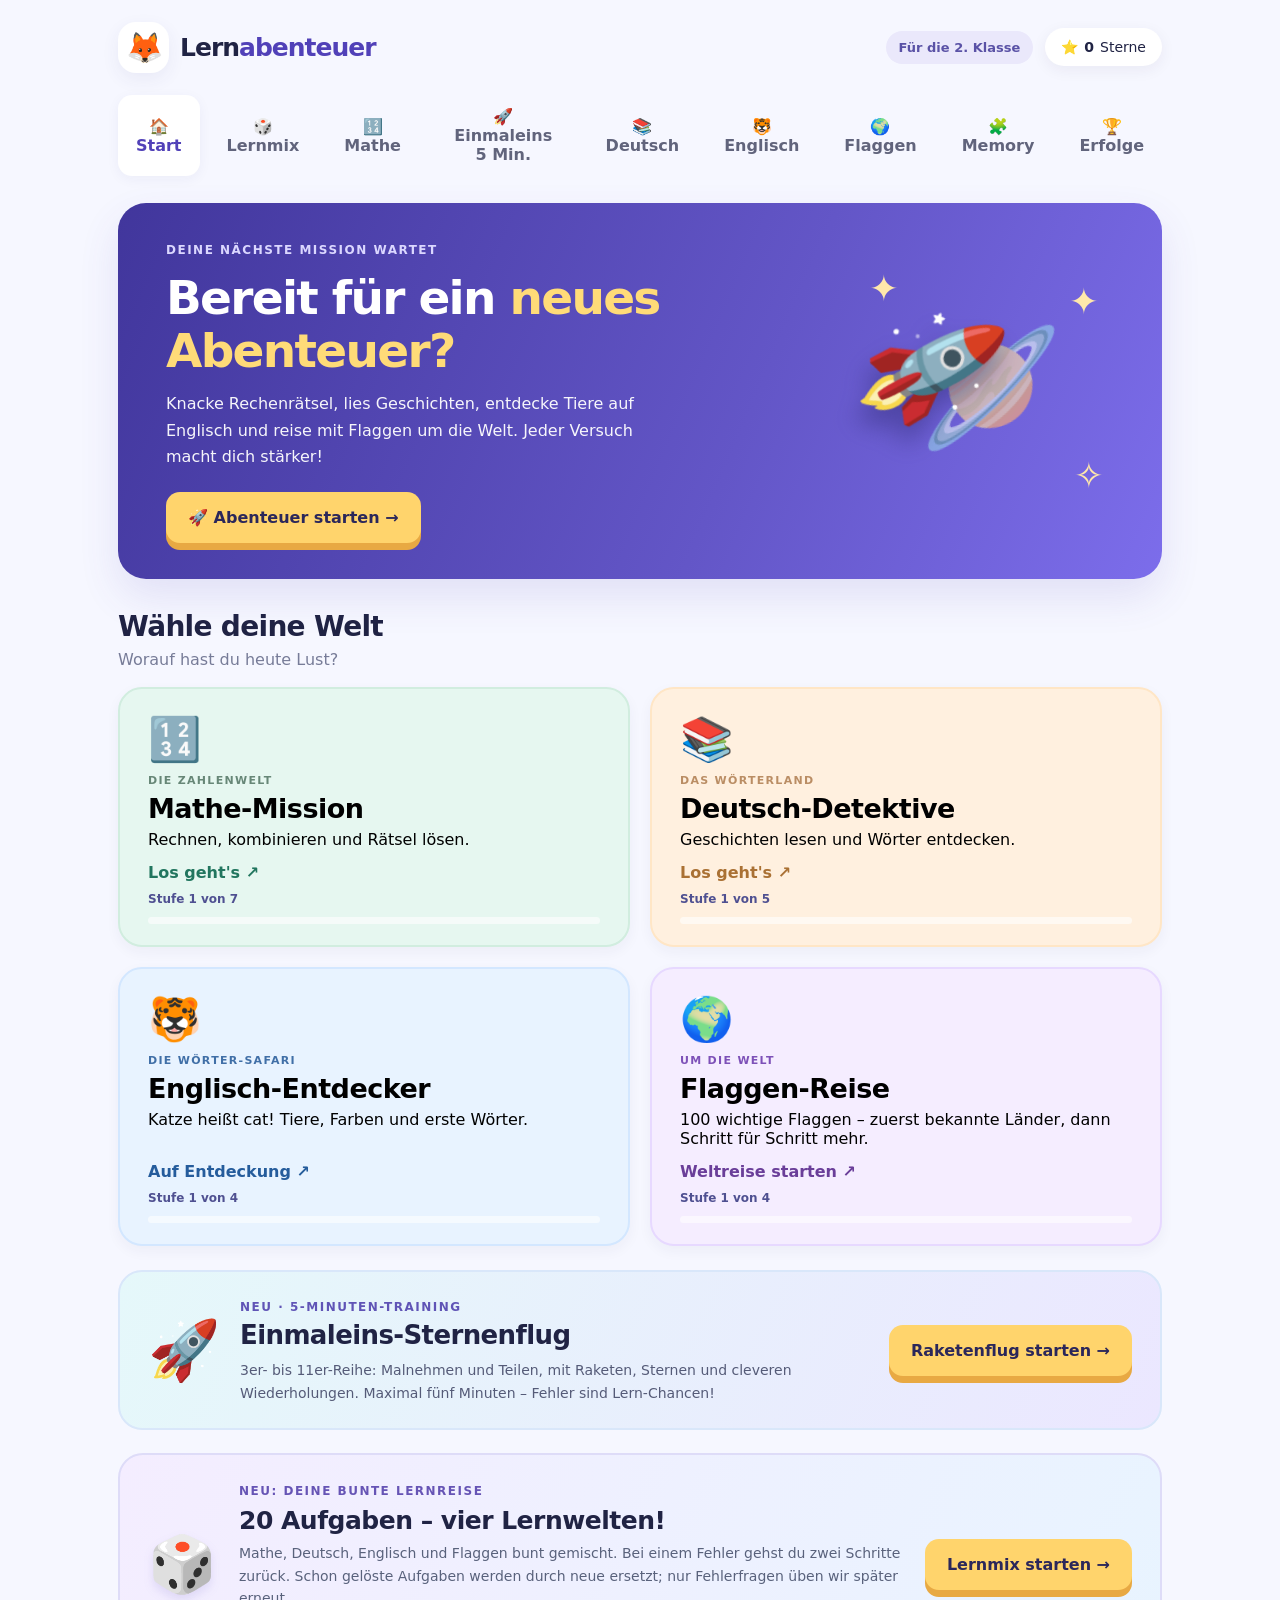
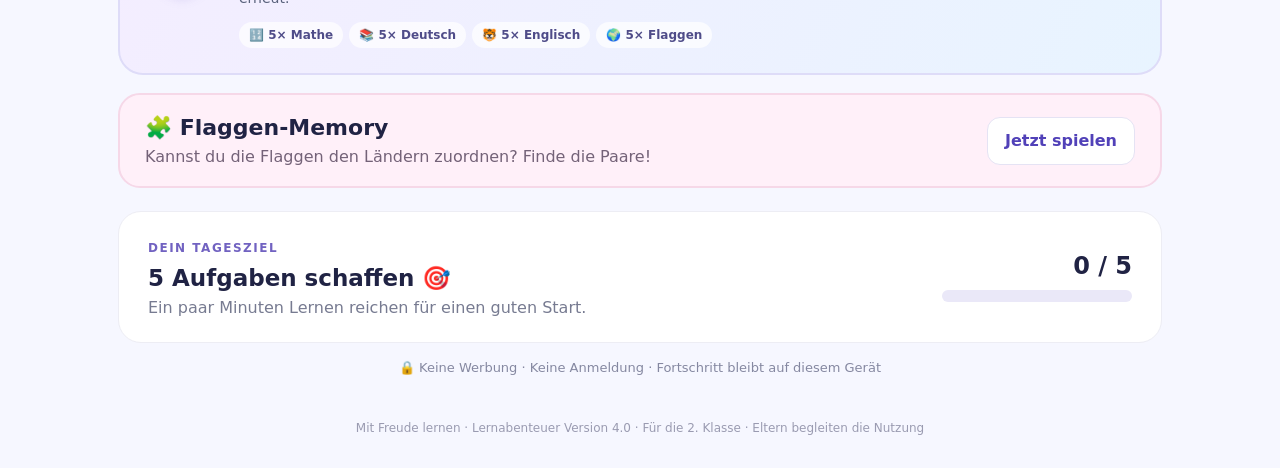
==== commit 06ef8b7a: "fix: limit times tables to 11x10 and introduce 100 progressive flags" ====
--- a/Mathe-November_nur-Webseite/index.html
+++ b/Mathe-November_nur-Webseite/index.html
@@ -54,7 +54,7 @@
           <button id="math-card" class="subject-card math-card" data-view="math"><span class="subject-icon" aria-hidden="true">🔢</span><span class="subject-top">DIE ZAHLENWELT</span><strong>Mathe-Mission</strong><span>Rechnen, kombinieren und Rätsel lösen.</span><span class="subject-footer">Los geht's <span aria-hidden="true">↗</span></span><span class="level-pill" id="level-math">Stufe 1 von 7</span><span class="level-track"><span id="level-fill-math"></span></span></button>
           <button id="german-card" class="subject-card german-card" data-view="german"><span class="subject-icon" aria-hidden="true">📚</span><span class="subject-top">DAS WÖRTERLAND</span><strong>Deutsch-Detektive</strong><span>Geschichten lesen und Wörter entdecken.</span><span class="subject-footer">Los geht's <span aria-hidden="true">↗</span></span><span class="level-pill" id="level-german">Stufe 1 von 5</span><span class="level-track"><span id="level-fill-german"></span></span></button>
           <button id="english-card" class="subject-card english-card" data-view="english"><span class="subject-icon" aria-hidden="true">🐯</span><span class="subject-top">DIE WÖRTER-SAFARI</span><strong>Englisch-Entdecker</strong><span>Katze heißt cat! Tiere, Farben und erste Wörter.</span><span class="subject-footer">Auf Entdeckung <span aria-hidden="true">↗</span></span><span class="level-pill" id="level-english">Stufe 1 von 4</span><span class="level-track"><span id="level-fill-english"></span></span></button>
-          <button id="flags-card" class="subject-card flags-card" data-view="flags"><span class="subject-icon" aria-hidden="true">🌍</span><span class="subject-top">UM DIE WELT</span><strong>Flaggen-Reise</strong><span>Erkenne Länder und entdecke ihre bunten Flaggen.</span><span class="subject-footer">Weltreise starten <span aria-hidden="true">↗</span></span><span class="level-pill" id="level-flags">Stufe 1 von 4</span><span class="level-track"><span id="level-fill-flags"></span></span></button>
+          <button id="flags-card" class="subject-card flags-card" data-view="flags"><span class="subject-icon" aria-hidden="true">🌍</span><span class="subject-top">UM DIE WELT</span><strong>Flaggen-Reise</strong><span>100 wichtige Flaggen – zuerst bekannte Länder, dann Schritt für Schritt mehr.</span><span class="subject-footer">Weltreise starten <span aria-hidden="true">↗</span></span><span class="level-pill" id="level-flags">Stufe 1 von 4</span><span class="level-track"><span id="level-fill-flags"></span></span></button>
         </div>
         <section class="times-home-banner" aria-labelledby="times-home-title">
           <span class="times-home-icon" aria-hidden="true">🚀</span>
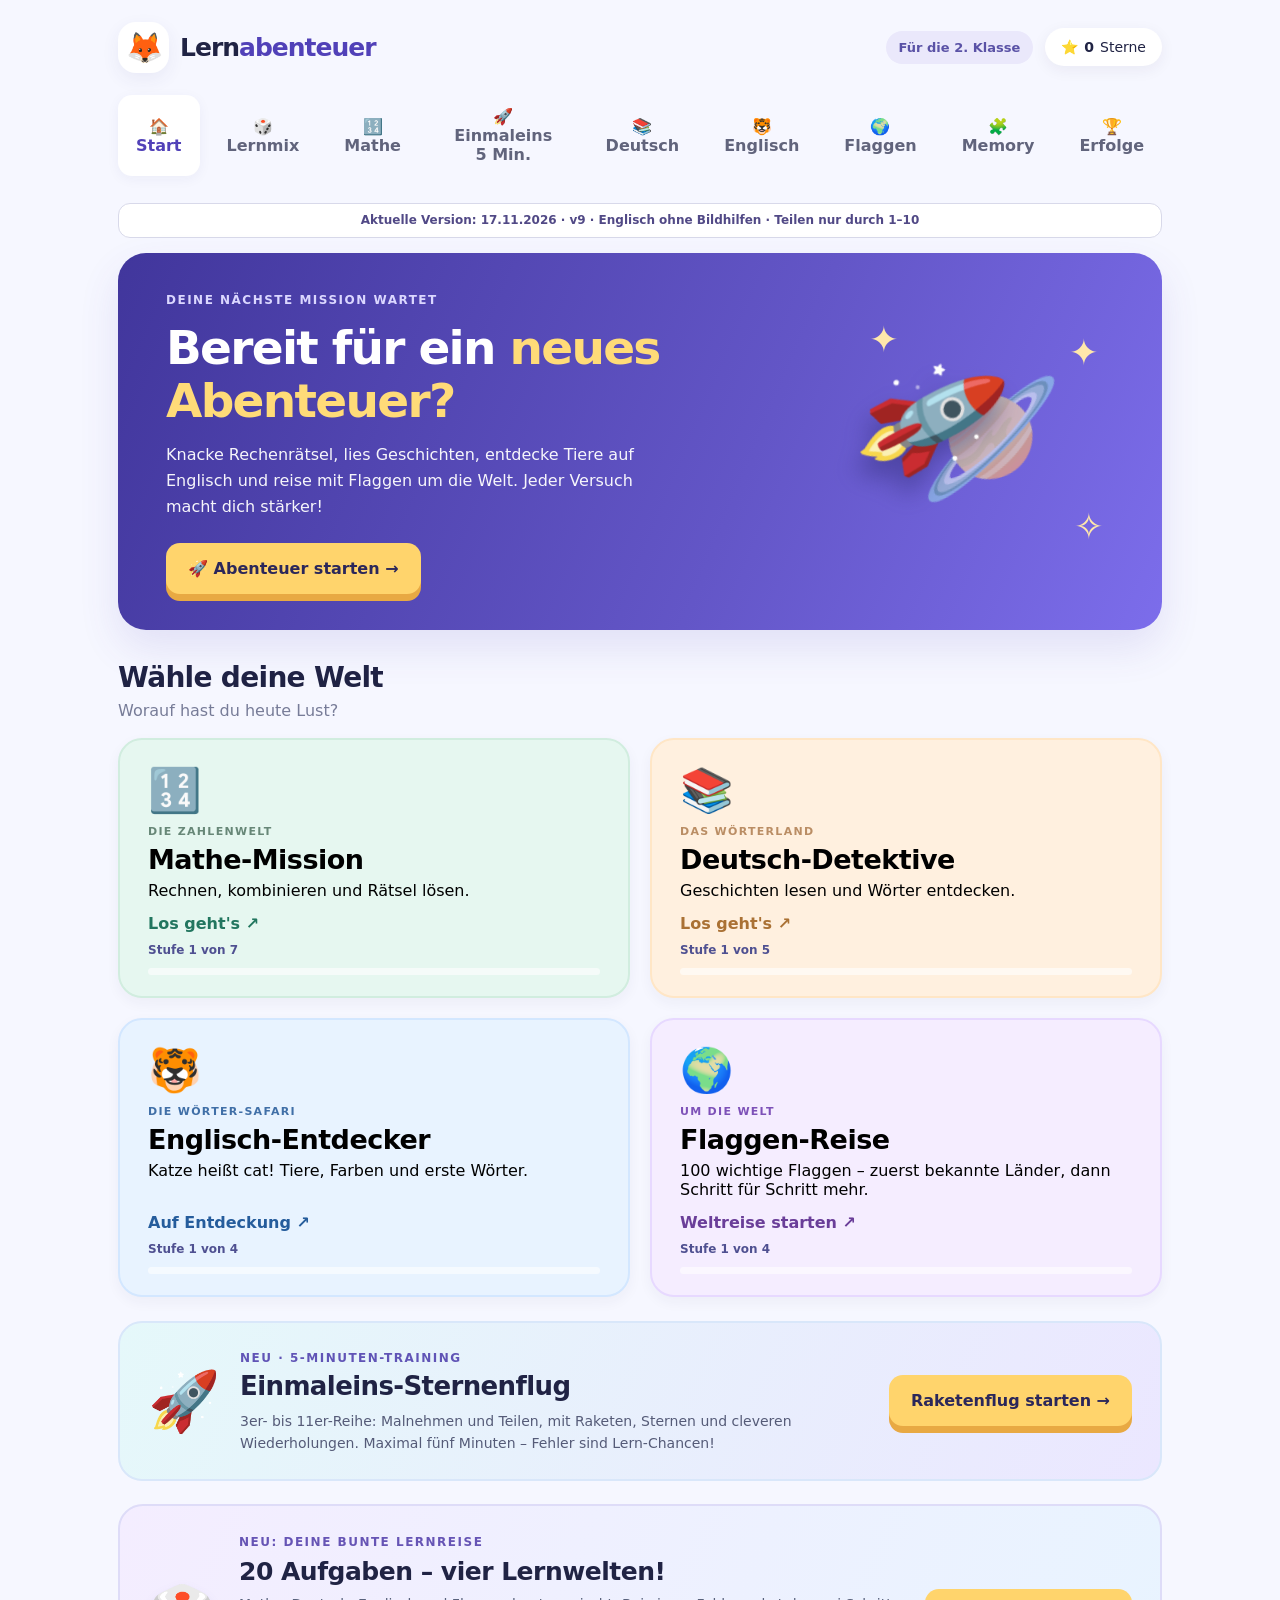
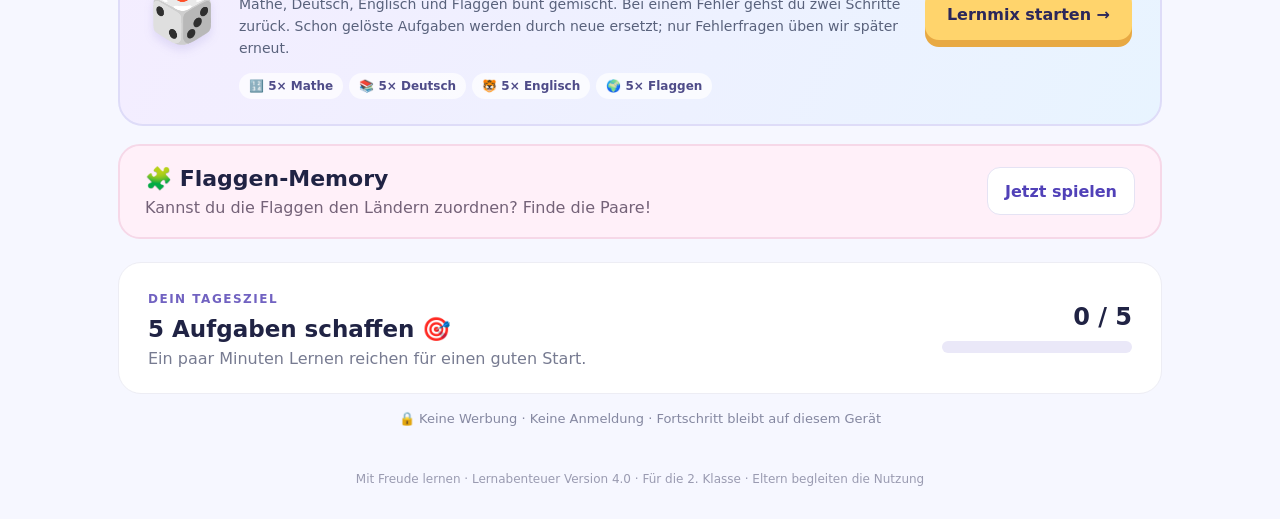
==== commit 7e37f97e: "fix: hide English word answer icons, refresh iPad cache and link latest Mathe November site" ====
--- a/Mathe-November_nur-Webseite/index.html
+++ b/Mathe-November_nur-Webseite/index.html
@@ -12,13 +12,13 @@
   <link rel="manifest" href="./manifest.webmanifest">
   <link rel="apple-touch-icon" href="./icons/icon-192.png">
   <link rel="icon" href="./icons/icon-192.png">
-  <link rel="stylesheet" href="./styles.css">
-  <title>Mathe November – Lernabenteuer Klasse 2</title>
-  <script src="./learning_content.js" defer></script>
-  <script src="./learning_extension.js" defer></script>
-  <script src="./mixed_mode.js" defer></script>
-  <script src="./app.js" defer></script>
-  <script src="./einmaleins_5min.js" defer></script>
+  <link rel="stylesheet" href="./styles.css?v=20261117-v9-englisch-ohne-bilder">
+  <title>Mathe November – Lernabenteuer Klasse 2 · 17.11.2026 v9</title>
+  <script src="./learning_content.js?v=20261117-v9-englisch-ohne-bilder" defer></script>
+  <script src="./learning_extension.js?v=20261117-v9-englisch-ohne-bilder" defer></script>
+  <script src="./mixed_mode.js?v=20261117-v9-englisch-ohne-bilder" defer></script>
+  <script src="./app.js?v=20261117-v9-englisch-ohne-bilder" defer></script>
+  <script src="./einmaleins_5min.js?v=20261117-v9-englisch-ohne-bilder" defer></script>
 </head>
 <body>
   <a class="skip" href="#hauptinhalt">Zum Inhalt springen</a>
@@ -39,6 +39,7 @@
       <button class="nav-button" data-view="progress">🏆 Erfolge</button>
     </nav>
     <main id="hauptinhalt">
+      <p class="version-note" id="version-note">Aktuelle Version: 17.11.2026 · v9 · Englisch ohne Bildhilfen · Teilen nur durch 1–10</p>
       <section id="view-home" class="view" aria-labelledby="welcome-title">
         <div class="hero">
           <div class="hero-content">
--- a/Mathe-November_nur-Webseite/styles.css
+++ b/Mathe-November_nur-Webseite/styles.css
@@ -93,3 +93,6 @@
 @media(max-width:850px){.times-home-banner{flex-wrap:wrap}.times-home-banner>div{flex:1 1 calc(100% - 90px)}.times-home-banner .primary-button{margin-left:70px}}
 @media(max-width:600px){.times-home-banner{padding:19px 16px;gap:11px}.times-home-icon{font-size:42px}.times-home-banner h2{font-size:22px}.times-home-banner>div{flex:1 1 calc(100% - 60px)}.times-home-banner .primary-button{margin:5px 0 0;width:100%}.times-panel{padding:22px 14px}.times-top{flex-wrap:wrap}.times-tag{font-size:10px}.times-row-buttons,.times-mode-buttons{gap:7px}.times-pick{padding:10px 10px;flex:1 0 65px}.times-hud{gap:9px}.times-hud-stats{gap:4px}.times-hud-stats>span{font-size:11px;padding:6px 7px}.times-hud>.soft-button{font-size:12px;padding:9px}.times-choices{grid-template-columns:repeat(2,minmax(0,1fr));gap:10px}.times-option{min-height:70px;font-size:24px}.times-result-stats{grid-template-columns:repeat(2,minmax(0,1fr));gap:9px}.times-equation{font-size:37px!important}}
 @media(prefers-reduced-motion:reduce){.times-rocket,.times-meter>div,.times-option{transition:none!important}}
+
+/* v9: Sichtbare Versionskennung, damit iPads veraltete Startseiten erkennen. */
+.version-note{margin:0 0 15px;padding:8px 12px;border:1px solid #d8d9ea;background:#fff;color:#514986;border-radius:12px;font-size:12px;font-weight:800;text-align:center;line-height:1.45}
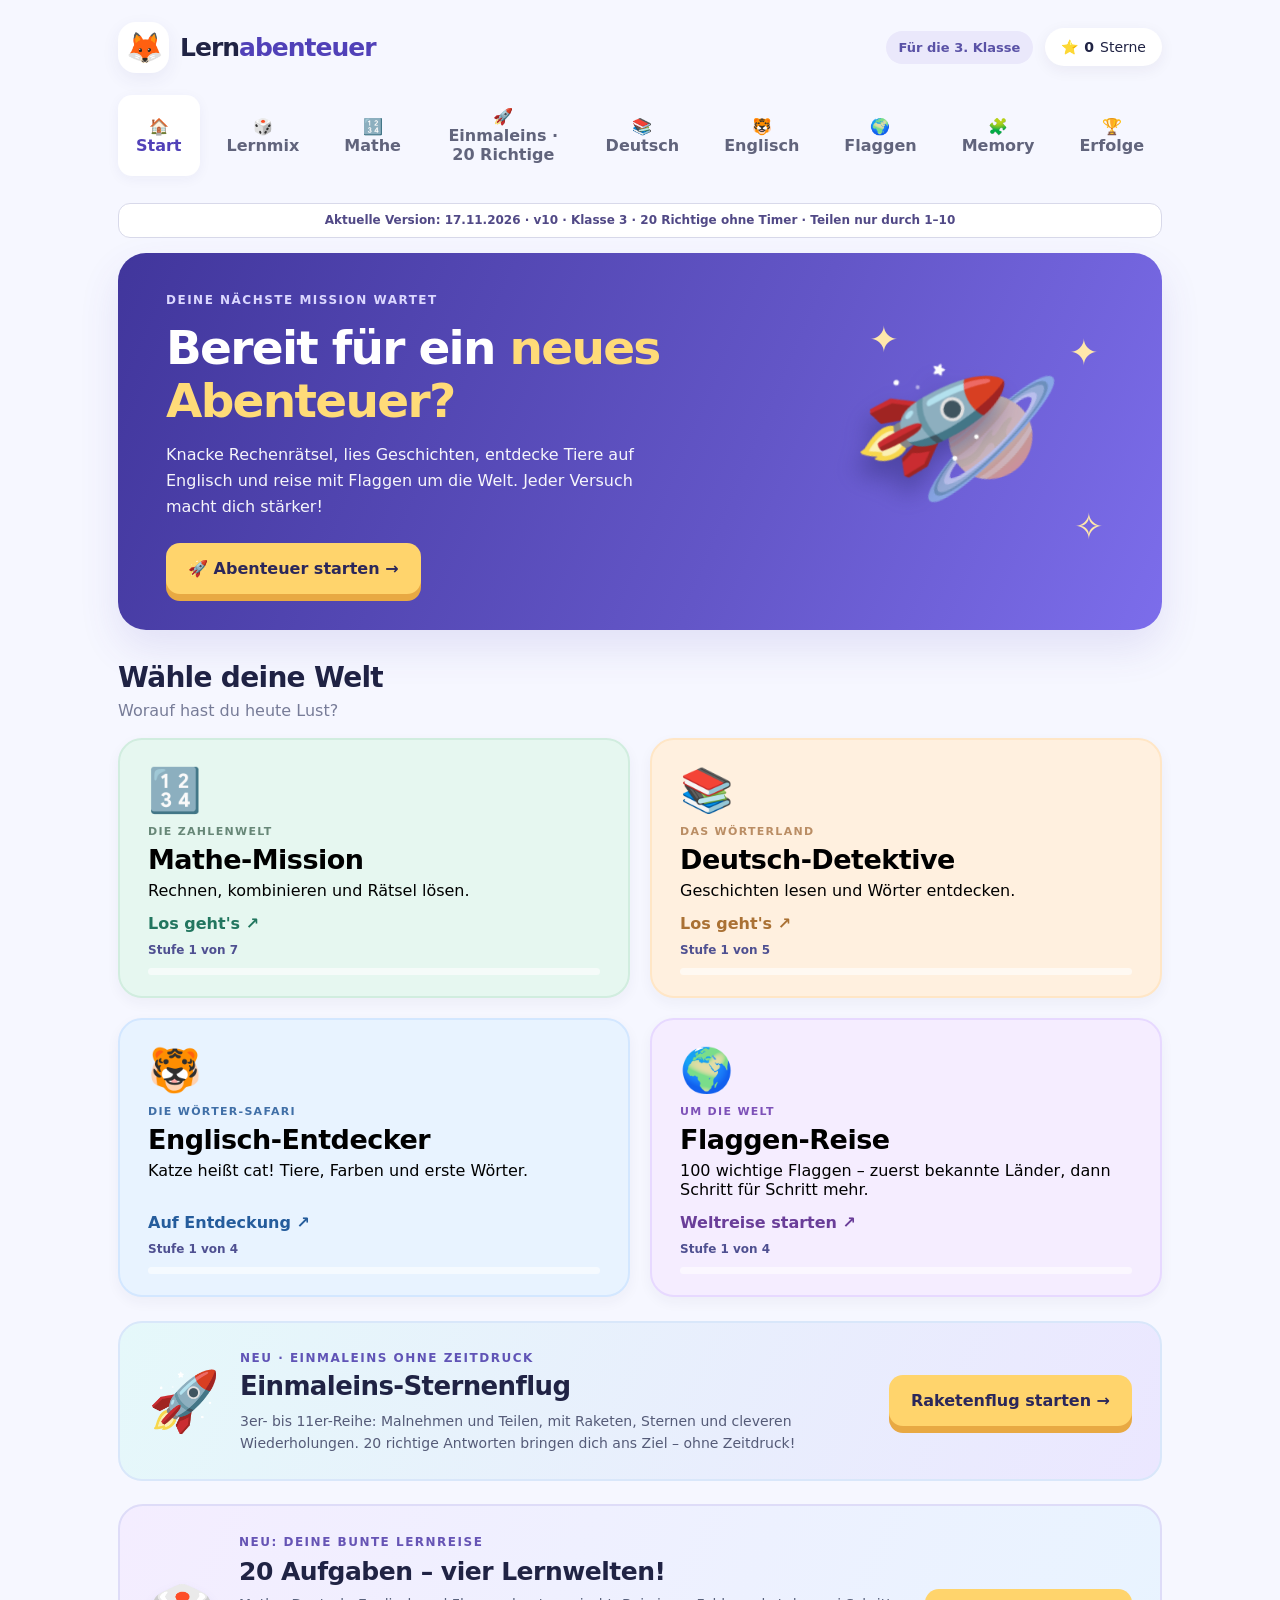
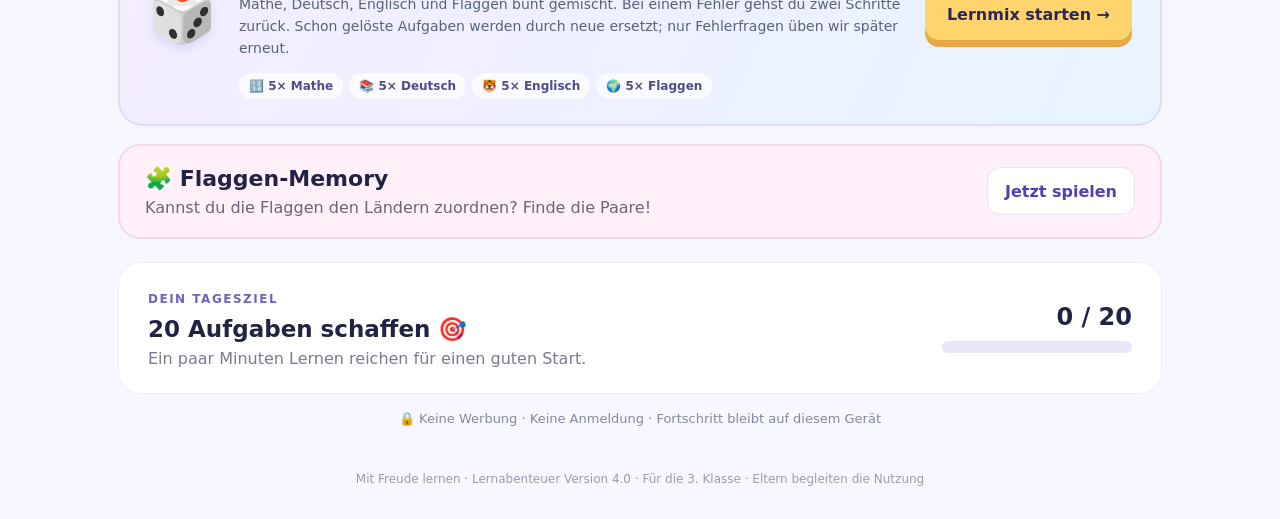
==== commit f361835e: "feat: Klasse 3 und 20 richtige Matheaufgaben ohne Countdown (v10)" ====
--- a/Mathe-November_nur-Webseite/index.html
+++ b/Mathe-November_nur-Webseite/index.html
@@ -12,26 +12,26 @@
   <link rel="manifest" href="./manifest.webmanifest">
   <link rel="apple-touch-icon" href="./icons/icon-192.png">
   <link rel="icon" href="./icons/icon-192.png">
-  <link rel="stylesheet" href="./styles.css?v=20261117-v9-englisch-ohne-bilder">
-  <title>Mathe November – Lernabenteuer Klasse 2 · 17.11.2026 v9</title>
-  <script src="./learning_content.js?v=20261117-v9-englisch-ohne-bilder" defer></script>
-  <script src="./learning_extension.js?v=20261117-v9-englisch-ohne-bilder" defer></script>
-  <script src="./mixed_mode.js?v=20261117-v9-englisch-ohne-bilder" defer></script>
-  <script src="./app.js?v=20261117-v9-englisch-ohne-bilder" defer></script>
-  <script src="./einmaleins_5min.js?v=20261117-v9-englisch-ohne-bilder" defer></script>
+  <link rel="stylesheet" href="./styles.css?v=20261117-v10-klasse3-20richtig">
+  <title>Mathe November – Lernabenteuer Klasse 3 · 17.11.2026 v10</title>
+  <script src="./learning_content.js?v=20261117-v10-klasse3-20richtig" defer></script>
+  <script src="./learning_extension.js?v=20261117-v10-klasse3-20richtig" defer></script>
+  <script src="./mixed_mode.js?v=20261117-v10-klasse3-20richtig" defer></script>
+  <script src="./app.js?v=20261117-v10-klasse3-20richtig" defer></script>
+  <script src="./einmaleins_5min.js?v=20261117-v10-klasse3-20richtig" defer></script>
 </head>
 <body>
   <a class="skip" href="#hauptinhalt">Zum Inhalt springen</a>
   <div class="page-shell">
     <header class="topbar">
       <div class="brand" aria-label="Lernabenteuer Startseite"><span class="brand-buddy" aria-hidden="true">🦊</span><span>Lern<span class="brand-accent">abenteuer</span></span></div>
-      <div class="top-actions"><span class="age-tag">Für die 2. Klasse</span><span class="stars-chip" aria-live="polite">⭐ <strong id="stars-header">0</strong> Sterne</span></div>
+      <div class="top-actions"><span class="age-tag">Für die 3. Klasse</span><span class="stars-chip" aria-live="polite">⭐ <strong id="stars-header">0</strong> Sterne</span></div>
     </header>
     <nav class="main-nav" aria-label="Hauptnavigation">
       <button class="nav-button active" data-view="home" aria-current="page">🏠 Start</button>
       <button class="nav-button" data-view="mixed">🎲 Lernmix</button>
       <button class="nav-button" data-view="math">🔢 Mathe</button>
-      <button class="nav-button" data-view="times">🚀 Einmaleins 5 Min.</button>
+      <button class="nav-button" data-view="times">🚀 Einmaleins · 20 Richtige</button>
       <button class="nav-button" data-view="german">📚 Deutsch</button>
       <button class="nav-button" data-view="english">🐯 Englisch</button>
       <button class="nav-button" data-view="flags">🌍 Flaggen</button>
@@ -39,7 +39,7 @@
       <button class="nav-button" data-view="progress">🏆 Erfolge</button>
     </nav>
     <main id="hauptinhalt">
-      <p class="version-note" id="version-note">Aktuelle Version: 17.11.2026 · v9 · Englisch ohne Bildhilfen · Teilen nur durch 1–10</p>
+      <p class="version-note" id="version-note">Aktuelle Version: 17.11.2026 · v10 · Klasse 3 · 20 Richtige ohne Timer · Teilen nur durch 1–10</p>
       <section id="view-home" class="view" aria-labelledby="welcome-title">
         <div class="hero">
           <div class="hero-content">
@@ -59,8 +59,8 @@
         </div>
         <section class="times-home-banner" aria-labelledby="times-home-title">
           <span class="times-home-icon" aria-hidden="true">🚀</span>
-          <div><span class="eyebrow">NEU · 5-MINUTEN-TRAINING</span><h2 id="times-home-title">Einmaleins-Sternenflug</h2>
-            <p>3er- bis 11er-Reihe: Malnehmen und Teilen, mit Raketen, Sternen und cleveren Wiederholungen. Maximal fünf Minuten – Fehler sind Lern-Chancen!</p></div>
+          <div><span class="eyebrow">NEU · EINMALEINS OHNE ZEITDRUCK</span><h2 id="times-home-title">Einmaleins-Sternenflug</h2>
+            <p>3er- bis 11er-Reihe: Malnehmen und Teilen, mit Raketen, Sternen und cleveren Wiederholungen. 20 richtige Antworten bringen dich ans Ziel – ohne Zeitdruck!</p></div>
           <button class="primary-button" type="button" data-view="times">Raketenflug starten →</button>
         </section>
         <section class="mixed-banner" aria-labelledby="mixed-banner-heading">
@@ -74,11 +74,11 @@
           <button id="mixed-start" class="primary-button mixed-start" type="button">Lernmix starten →</button>
         </section>
         <div class="memory-banner"><div><strong>🧩 Flaggen-Memory</strong><p>Kannst du die Flaggen den Ländern zuordnen? Finde die Paare!</p></div><button type="button" class="soft-button" data-view="memory">Jetzt spielen</button></div>
-        <section class="day-panel" aria-labelledby="day-goal-title"><div><span class="eyebrow">DEIN TAGESZIEL</span><h2 id="day-goal-title">5 Aufgaben schaffen 🎯</h2><p>Ein paar Minuten Lernen reichen für einen guten Start.</p></div><div class="goal-right"><strong id="goal-label">0 / 5</strong><div class="progress-track" aria-label="Tagesziel-Fortschritt"><div id="goal-fill" class="progress-fill"></div></div></div></section>
+        <section class="day-panel" aria-labelledby="day-goal-title"><div><span class="eyebrow">DEIN TAGESZIEL</span><h2 id="day-goal-title">20 Aufgaben schaffen 🎯</h2><p>Ein paar Minuten Lernen reichen für einen guten Start.</p></div><div class="goal-right"><strong id="goal-label">0 / 20</strong><div class="progress-track" aria-label="Tagesziel-Fortschritt"><div id="goal-fill" class="progress-fill"></div></div></div></section>
         <p class="privacy-note">🔒 Keine Werbung · Keine Anmeldung · Fortschritt bleibt auf diesem Gerät</p>
       </section>
       <section id="view-play" class="view hidden" aria-labelledby="mission-title">
-        <div class="mission-top"><button class="back-button" id="back-button">← Zur Übersicht</button><div class="mission-progress"><span id="mission-count">Aufgabe 1 von 5</span><div class="progress-track"><div id="mission-fill" class="progress-fill"></div></div></div></div>
+        <div class="mission-top"><button class="back-button" id="back-button">← Zur Übersicht</button><div class="mission-progress"><span id="mission-count">Aufgabe 1 von 20</span><div class="progress-track"><div id="mission-fill" class="progress-fill"></div></div></div></div>
         <p id="mixed-note" class="mixed-note hidden" role="status"></p>
         <div class="question-card">
           <div class="question-label" id="mission-kind">MATHE-MISSION</div>
@@ -100,9 +100,9 @@
           <div class="times-top"><button class="back-button" type="button" data-view="home">← Zur Übersicht</button><span class="times-tag">🚀 EINMALEINS-STERNENFLUG</span></div>
           <div id="times-setup" class="times-panel">
             <span class="times-mascot" aria-hidden="true">🦊🚀</span>
-            <span class="eyebrow">5 MINUTEN ODER 18 BASISAUFGABEN</span>
+            <span class="eyebrow">DEIN ZIEL · 20 RICHTIGE AUFGABEN</span>
             <h1 id="times-title">Einmaleins-Sternenflug</h1>
-            <p class="times-intro">Rechne richtig, sammle Sternenstaub und fliege von Planet zu Planet! Schwierige Fragen kommen später noch einmal. In fünf Minuten ist spätestens Schluss.</p>
+            <p class="times-intro">Rechne richtig, sammle Sternenstaub und fliege von Planet zu Planet! Schwierige Fragen kommen später noch einmal. Nimm dir so viel Zeit, wie du brauchst: Nur richtige Lösungen zählen zum Ziel.</p>
             <fieldset class="times-fieldset"><legend>Welche Reihe möchtest du üben?</legend>
               <div class="times-row-buttons" id="times-rows" role="group" aria-label="Einmaleins-Reihe auswählen"></div>
             </fieldset>
@@ -113,11 +113,11 @@
                 <button type="button" class="times-pick" data-times-mode="div" aria-pressed="false">➗ Nur Geteilt</button>
               </div>
             </fieldset>
-            <div class="times-start-row"><button id="times-start" class="primary-button" type="button">🚀 5-Minuten-Flug starten</button>
+            <div class="times-start-row"><button id="times-start" class="primary-button" type="button">🚀 Sternenflug starten</button>
               <span id="times-personal-best" class="times-best" aria-live="polite">Dein nächster Rekord wartet!</span></div>
           </div>
           <div id="times-play" class="times-panel hidden">
-            <div class="times-hud"><div class="times-timer-box"><span class="times-small">RESTZEIT</span><strong id="times-timer" class="times-clock">05:00</strong></div>
+            <div class="times-hud"><div class="times-goal-box"><span class="times-small">RICHTIG GELÖST</span><strong id="times-goal-count" class="times-goal-number">0 / 20</strong></div>
               <div class="times-hud-stats"><span id="times-counter">Aufgabe 1</span><span id="times-streak">🔥 0 in Folge</span><span id="times-points">⭐ 0 Punkte</span></div>
               <button type="button" id="times-stop" class="soft-button">Flug beenden</button></div>
             <div class="times-meter"><div id="times-meter-fill"></div></div>
@@ -137,7 +137,7 @@
             <span class="times-mascot" id="times-result-icon" aria-hidden="true">🏆🚀</span>
             <h2 id="times-result-title">Sternenflug geschafft!</h2>
             <p id="times-result-copy"></p>
-            <div class="times-result-stats"><div><strong id="times-result-correct">0</strong><span>Richtig</span></div><div><strong id="times-result-accuracy">0 %</strong><span>Trefferquote</span></div><div><strong id="times-result-time">0:00</strong><span>Flugzeit</span></div><div><strong id="times-result-stars">0</strong><span>Sterne verdient</span></div></div>
+            <div class="times-result-stats"><div><strong id="times-result-correct">0</strong><span>Richtig</span></div><div><strong id="times-result-accuracy">0 %</strong><span>Trefferquote</span></div><div><strong id="times-result-stars">0</strong><span>Sterne verdient</span></div></div>
             <p id="times-result-next" class="times-learning-tip"></p>
             <div class="times-result-buttons"><button type="button" id="times-again" class="primary-button">🚀 Noch ein Flug</button><button type="button" id="times-home" class="soft-button">Zur Startseite</button></div>
           </div>
@@ -150,7 +150,7 @@
       <section id="view-end" class="view hidden" aria-labelledby="end-heading"><div class="end-card"><span class="end-emoji" aria-hidden="true">🎉</span><span class="eyebrow">MISSION GESCHAFFT</span><h1 id="end-heading">Gut gemacht!</h1><p id="end-copy">Du hast viel geschafft.</p><div id="end-stars" class="end-stars">⭐ +0 Sterne</div><div class="end-actions"><button class="primary-button" id="repeat-button">Noch eine Mission 🚀</button><button class="soft-button" id="home-button">Zur Startseite</button></div></div></section>
       <section id="view-progress" class="view hidden" aria-labelledby="progress-title"><div class="section-heading"><h1 id="progress-title">Deine Erfolge 🏆</h1><p>Hier siehst du, was du schon erreicht hast.</p></div><div class="progress-grid"><div class="stat-card"><span aria-hidden="true">⭐</span><strong id="stat-stars">0</strong><span>Gesammelte Sterne</span></div><div class="stat-card"><span aria-hidden="true">✅</span><strong id="stat-answered">0</strong><span>Gelöste Aufgaben</span></div><div class="stat-card"><span aria-hidden="true">🎯</span><strong id="stat-sessions">0</strong><span>Abgeschlossene Missionen</span></div><div class="stat-card"><span aria-hidden="true">🔁</span><strong id="stat-reviews">0</strong><span>Themen zum Wiederholen</span></div></div><section class="skills-panel"><h2>Deine Lernstufen</h2><p>Die Schwierigkeit wächst bei vier selbstständig richtigen Antworten. Mit Tipps oder nach Fehlern bleibt Zeit zum Üben.</p><div class="skill-grid"><div>🔢 <strong>Mathe</strong><span id="skill-math">Stufe 1</span></div><div>📚 <strong>Deutsch</strong><span id="skill-german">Stufe 1</span></div><div>🐯 <strong>Englisch</strong><span id="skill-english">Stufe 1</span></div><div>🌍 <strong>Flaggen</strong><span id="skill-flags">Stufe 1</span></div><div>🧩 <strong>Memory</strong><span><span id="stat-memory">0</span> Spiele geschafft</span></div></div></section><div class="parent-panel"><h2>Für Eltern</h2><p>Alle Fortschritte werden nur im Browser dieses Geräts gespeichert. Es gibt keine Nutzerkonten, Werbung oder Übertragung an einen KI-Dienst.</p><h3 class="review-title">🔁 Diese Themen üben wir noch</h3><p>Falsch gelöste Aufgaben werden lokal vorgemerkt, in späteren Lernmix-Runden bevorzugt und erst nach zwei sicheren Wiederholungen abgehakt.</p><div id="review-list" class="review-list" aria-live="polite"></div><button class="danger-button" id="reset-progress">Fortschritt zurücksetzen</button></div></section>
     </main>
-    <footer>Mit Freude lernen · Lernabenteuer Version 4.0 · Für die 2. Klasse · Eltern begleiten die Nutzung</footer>
+    <footer>Mit Freude lernen · Lernabenteuer Version 4.0 · Für die 3. Klasse · Eltern begleiten die Nutzung</footer>
   </div>
 </body>
 </html>
--- a/Mathe-November_nur-Webseite/styles.css
+++ b/Mathe-November_nur-Webseite/styles.css
@@ -79,17 +79,17 @@
 @media(max-width:900px){.progress-grid{grid-template-columns:repeat(2,minmax(0,1fr))}}
 @media(max-width:540px){.progress-grid{grid-template-columns:1fr}}
 
-/* v6: Eigenständiger 5-Minuten-Einmaleins-Sternenflug, streng additiv. */
+/* v10: Eigenständiger Einmaleins-Sternenflug mit 20 richtigen Aufgaben, ohne Zeitdruck. */
 .times-home-banner{display:flex;align-items:center;gap:20px;background:linear-gradient(115deg,#e5f8fa,#ebe7ff);border:2px solid #d9e7fa;border-radius:24px;padding:24px 28px;margin:24px 0 14px}
 .times-home-icon{font-size:58px;flex:none}.times-home-banner>div{flex:1;min-width:0}.times-home-banner .eyebrow{color:#6054b6}.times-home-banner h2{font-size:26px;margin:5px 0 9px;letter-spacing:-.6px}.times-home-banner p{font-size:14px;line-height:1.6;margin:0;color:#555b78}.times-home-banner .primary-button{white-space:nowrap}
 .times-shell{max-width:900px;margin:0 auto 35px}.times-top{display:flex;justify-content:space-between;gap:12px;align-items:center;margin:12px 0 20px}.times-tag{font-size:12px;font-weight:900;letter-spacing:1.1px;color:#6553ad}
 .times-panel{background:white;border:1px solid #e2ddf8;border-radius:28px;padding:32px 36px;box-shadow:0 8px 29px #35247514;text-align:center}.times-panel .eyebrow{color:#6555b8}.times-panel h1{font-size:clamp(29px,4vw,40px);margin:7px 0 12px}.times-panel h2{font-size:clamp(23px,4vw,34px)}.times-mascot{font-size:58px;display:block;margin-bottom:12px}.times-intro{max-width:620px;color:#5b607c;line-height:1.6;margin:8px auto 27px}
 .times-fieldset{text-align:left;border:1px solid #e3e3f3;border-radius:18px;padding:17px 18px 20px;margin:18px 0}.times-fieldset legend{font-weight:900;font-size:17px;padding:0 8px}.times-row-buttons,.times-mode-buttons{display:flex;flex-wrap:wrap;gap:9px}.times-pick{background:#f5f3ff;color:#4e4780;border:2px solid #e1dcf8;border-radius:12px;padding:11px 14px;min-height:48px;font-weight:900}.times-pick.active{background:#4d3eac;border-color:#4d3eac;color:white;box-shadow:0 4px 9px #4d3eac2e}.times-pick:focus-visible{outline:4px solid #edac39}
 .times-start-row{display:flex;align-items:center;justify-content:center;flex-wrap:wrap;gap:20px;margin-top:23px}.times-best{font-size:14px;color:#555b83;font-weight:700}
-.times-hud{display:flex;align-items:center;gap:13px;justify-content:space-between;flex-wrap:wrap}.times-timer-box{background:#f0eeff;border-radius:14px;padding:9px 15px;display:flex;flex-direction:column;min-width:112px}.times-small{font-size:12px;letter-spacing:.8px;font-weight:900;color:#6b608f}.times-clock{font-size:30px;font-variant-numeric:tabular-nums;color:#4e3caa}.times-clock.times-urgent{color:#b72c52}.times-hud-stats{display:flex;gap:11px;flex:1;flex-wrap:wrap;justify-content:center}.times-hud-stats>span{font-size:13px;font-weight:900;background:#f5f7ff;border-radius:20px;padding:9px 11px}
+.times-hud{display:flex;align-items:center;gap:13px;justify-content:space-between;flex-wrap:wrap}.times-goal-box{background:#f0eeff;border-radius:14px;padding:9px 15px;display:flex;flex-direction:column;min-width:112px}.times-small{font-size:12px;letter-spacing:.8px;font-weight:900;color:#6b608f}.times-goal-number{font-size:27px;font-variant-numeric:tabular-nums;color:#4e3caa}.times-hud-stats{display:flex;gap:11px;flex:1;flex-wrap:wrap;justify-content:center}.times-hud-stats>span{font-size:13px;font-weight:900;background:#f5f7ff;border-radius:20px;padding:9px 11px}
 .times-meter{height:11px;border-radius:12px;background:#ece9fb;overflow:hidden;margin:17px 0 8px}.times-meter>div{height:100%;width:0%;background:linear-gradient(90deg,#71c9e3,#8f71ec);transition:width .25s}
 .times-sky{height:94px;position:relative;border-radius:17px;background:radial-gradient(ellipse at 35% 45%,#635ac6,#312a83);margin:17px 0 12px;overflow:hidden}.times-planet{position:absolute;right:8%;font-size:45px;top:21px}.times-sparkle{position:absolute;left:24%;top:11px;font-size:24px;color:#f9e7a4;letter-spacing:25px;opacity:.8}.times-rocket{position:absolute;top:25px;left:5%;font-size:34px;transition:left .3s ease-out;filter:drop-shadow(0 3px 3px #1c154b83)}
-.times-phase{font-weight:900;color:#6856b4;margin:13px 0 9px}.times-equation{font-size:clamp(35px,6vw,58px)!important;letter-spacing:.5px;margin:13px 0 12px!important;color:#29244c}.times-context{font-weight:800;background:#f5f9ff;border-radius:14px;padding:15px;line-height:1.5;margin:11px 0}.times-actions{display:flex;flex-wrap:wrap;justify-content:center;gap:12px;margin:15px 0 10px}.times-hint{background:#fff4d4;color:#745522;border-radius:14px;padding:14px;line-height:1.6;font-weight:700;margin:10px 0}.times-choices{display:grid;grid-template-columns:repeat(4,minmax(0,1fr));gap:12px;margin:20px 0}.times-option{min-height:76px;border:2px solid #deddf2;background:#f7f7fd;border-radius:17px;font-size:25px;color:#252444;font-weight:900;transition:transform .13s,background .13s}.times-option:hover:not(:disabled){transform:translateY(-2px);border-color:#907fd2;background:#eeeaff}.times-option.correct{border-color:#36ad79;background:#dff7eb;color:#176c47}.times-option.incorrect{border-color:#dc7380;background:#ffebed;color:#9c304d}.times-feedback{border-radius:14px;padding:16px 18px;font-size:16px;font-weight:800;line-height:1.55}.times-feedback.good{background:#e3f7eb;color:#185e3b}.times-feedback.try{background:#fff0e9;color:#8c4b24}.times-next{margin:20px auto 4px;display:block}.times-result-stats{display:grid;grid-template-columns:repeat(4,minmax(0,1fr));gap:12px;margin:25px 0}.times-result-stats>div{display:flex;flex-direction:column;gap:8px;background:#f3f2ff;padding:15px 5px;border-radius:16px}.times-result-stats strong{font-size:26px;color:#4d3ba9}.times-result-stats span{font-size:13px;color:#686684;font-weight:800}.times-learning-tip{background:#e9f8f3;border-radius:15px;padding:16px;line-height:1.6;color:#2d644e;font-weight:700}.times-result-buttons{display:flex;justify-content:center;gap:12px;flex-wrap:wrap;margin:24px auto 6px}
+.times-phase{font-weight:900;color:#6856b4;margin:13px 0 9px}.times-equation{font-size:clamp(35px,6vw,58px)!important;letter-spacing:.5px;margin:13px 0 12px!important;color:#29244c}.times-context{font-weight:800;background:#f5f9ff;border-radius:14px;padding:15px;line-height:1.5;margin:11px 0}.times-actions{display:flex;flex-wrap:wrap;justify-content:center;gap:12px;margin:15px 0 10px}.times-hint{background:#fff4d4;color:#745522;border-radius:14px;padding:14px;line-height:1.6;font-weight:700;margin:10px 0}.times-choices{display:grid;grid-template-columns:repeat(4,minmax(0,1fr));gap:12px;margin:20px 0}.times-option{min-height:76px;border:2px solid #deddf2;background:#f7f7fd;border-radius:17px;font-size:25px;color:#252444;font-weight:900;transition:transform .13s,background .13s}.times-option:hover:not(:disabled){transform:translateY(-2px);border-color:#907fd2;background:#eeeaff}.times-option.correct{border-color:#36ad79;background:#dff7eb;color:#176c47}.times-option.incorrect{border-color:#dc7380;background:#ffebed;color:#9c304d}.times-feedback{border-radius:14px;padding:16px 18px;font-size:16px;font-weight:800;line-height:1.55}.times-feedback.good{background:#e3f7eb;color:#185e3b}.times-feedback.try{background:#fff0e9;color:#8c4b24}.times-next{margin:20px auto 4px;display:block}.times-result-stats{display:grid;grid-template-columns:repeat(3,minmax(0,1fr));gap:12px;margin:25px 0}.times-result-stats>div{display:flex;flex-direction:column;gap:8px;background:#f3f2ff;padding:15px 5px;border-radius:16px}.times-result-stats strong{font-size:26px;color:#4d3ba9}.times-result-stats span{font-size:13px;color:#686684;font-weight:800}.times-learning-tip{background:#e9f8f3;border-radius:15px;padding:16px;line-height:1.6;color:#2d644e;font-weight:700}.times-result-buttons{display:flex;justify-content:center;gap:12px;flex-wrap:wrap;margin:24px auto 6px}
 @media(max-width:850px){.times-home-banner{flex-wrap:wrap}.times-home-banner>div{flex:1 1 calc(100% - 90px)}.times-home-banner .primary-button{margin-left:70px}}
 @media(max-width:600px){.times-home-banner{padding:19px 16px;gap:11px}.times-home-icon{font-size:42px}.times-home-banner h2{font-size:22px}.times-home-banner>div{flex:1 1 calc(100% - 60px)}.times-home-banner .primary-button{margin:5px 0 0;width:100%}.times-panel{padding:22px 14px}.times-top{flex-wrap:wrap}.times-tag{font-size:10px}.times-row-buttons,.times-mode-buttons{gap:7px}.times-pick{padding:10px 10px;flex:1 0 65px}.times-hud{gap:9px}.times-hud-stats{gap:4px}.times-hud-stats>span{font-size:11px;padding:6px 7px}.times-hud>.soft-button{font-size:12px;padding:9px}.times-choices{grid-template-columns:repeat(2,minmax(0,1fr));gap:10px}.times-option{min-height:70px;font-size:24px}.times-result-stats{grid-template-columns:repeat(2,minmax(0,1fr));gap:9px}.times-equation{font-size:37px!important}}
 @media(prefers-reduced-motion:reduce){.times-rocket,.times-meter>div,.times-option{transition:none!important}}
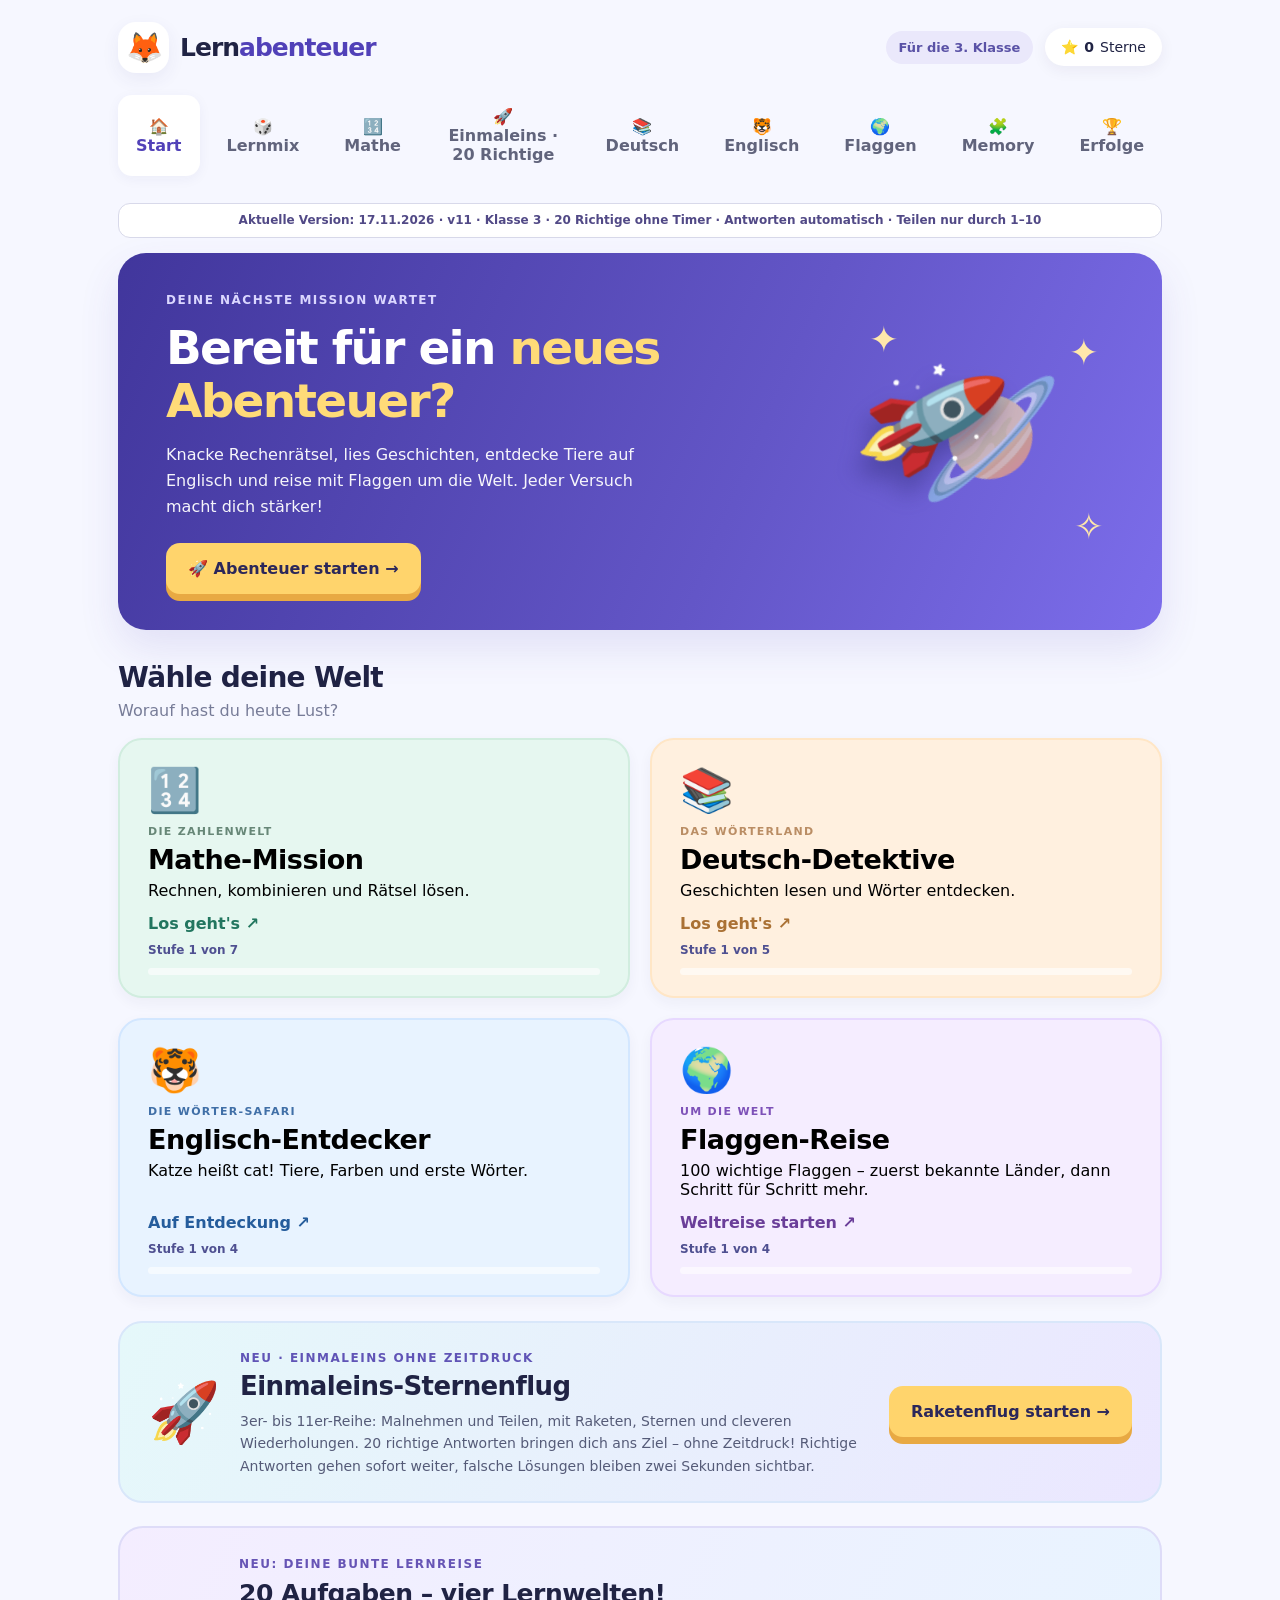
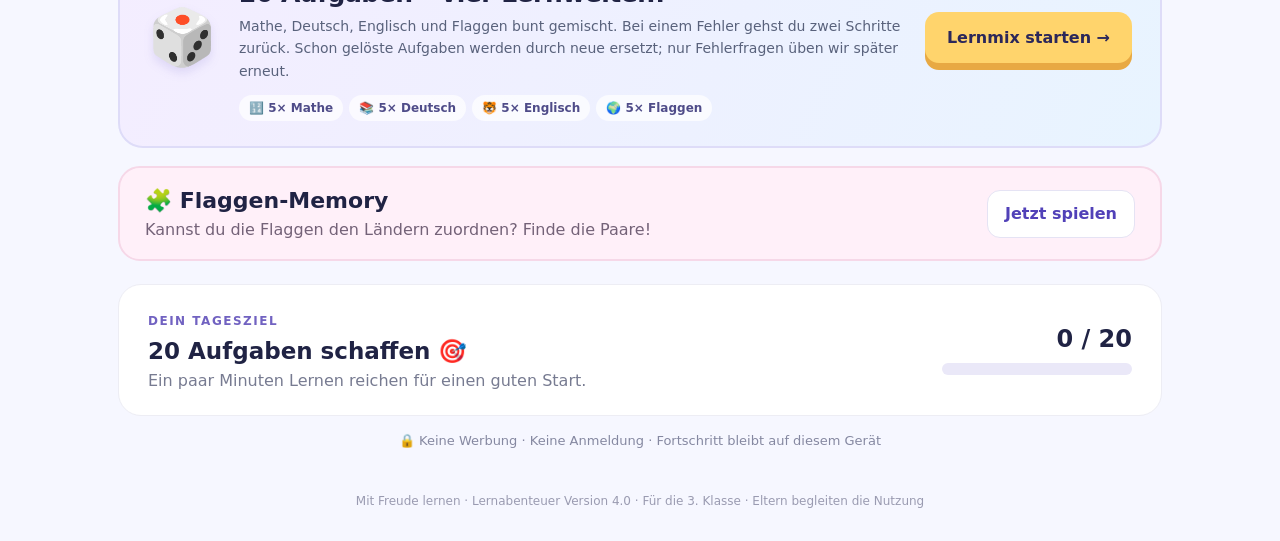
==== commit db6f9658: "feat: auto-advance correct answers, show correct solution 2s after mistakes" ====
--- a/Mathe-November_nur-Webseite/index.html
+++ b/Mathe-November_nur-Webseite/index.html
@@ -12,13 +12,13 @@
   <link rel="manifest" href="./manifest.webmanifest">
   <link rel="apple-touch-icon" href="./icons/icon-192.png">
   <link rel="icon" href="./icons/icon-192.png">
-  <link rel="stylesheet" href="./styles.css?v=20261117-v10-klasse3-20richtig">
-  <title>Mathe November – Lernabenteuer Klasse 3 · 17.11.2026 v10</title>
-  <script src="./learning_content.js?v=20261117-v10-klasse3-20richtig" defer></script>
-  <script src="./learning_extension.js?v=20261117-v10-klasse3-20richtig" defer></script>
-  <script src="./mixed_mode.js?v=20261117-v10-klasse3-20richtig" defer></script>
-  <script src="./app.js?v=20261117-v10-klasse3-20richtig" defer></script>
-  <script src="./einmaleins_5min.js?v=20261117-v10-klasse3-20richtig" defer></script>
+  <link rel="stylesheet" href="./styles.css?v=20261117-v11-autoweiter-2sek">
+  <title>Mathe November – Lernabenteuer Klasse 3 · 17.11.2026 v11</title>
+  <script src="./learning_content.js?v=20261117-v11-autoweiter-2sek" defer></script>
+  <script src="./learning_extension.js?v=20261117-v11-autoweiter-2sek" defer></script>
+  <script src="./mixed_mode.js?v=20261117-v11-autoweiter-2sek" defer></script>
+  <script src="./app.js?v=20261117-v11-autoweiter-2sek" defer></script>
+  <script src="./einmaleins_5min.js?v=20261117-v11-autoweiter-2sek" defer></script>
 </head>
 <body>
   <a class="skip" href="#hauptinhalt">Zum Inhalt springen</a>
@@ -39,7 +39,7 @@
       <button class="nav-button" data-view="progress">🏆 Erfolge</button>
     </nav>
     <main id="hauptinhalt">
-      <p class="version-note" id="version-note">Aktuelle Version: 17.11.2026 · v10 · Klasse 3 · 20 Richtige ohne Timer · Teilen nur durch 1–10</p>
+      <p class="version-note" id="version-note">Aktuelle Version: 17.11.2026 · v11 · Klasse 3 · 20 Richtige ohne Timer · Antworten automatisch · Teilen nur durch 1–10</p>
       <section id="view-home" class="view" aria-labelledby="welcome-title">
         <div class="hero">
           <div class="hero-content">
@@ -60,7 +60,7 @@
         <section class="times-home-banner" aria-labelledby="times-home-title">
           <span class="times-home-icon" aria-hidden="true">🚀</span>
           <div><span class="eyebrow">NEU · EINMALEINS OHNE ZEITDRUCK</span><h2 id="times-home-title">Einmaleins-Sternenflug</h2>
-            <p>3er- bis 11er-Reihe: Malnehmen und Teilen, mit Raketen, Sternen und cleveren Wiederholungen. 20 richtige Antworten bringen dich ans Ziel – ohne Zeitdruck!</p></div>
+            <p>3er- bis 11er-Reihe: Malnehmen und Teilen, mit Raketen, Sternen und cleveren Wiederholungen. 20 richtige Antworten bringen dich ans Ziel – ohne Zeitdruck! Richtige Antworten gehen sofort weiter, falsche Lösungen bleiben zwei Sekunden sichtbar.</p></div>
           <button class="primary-button" type="button" data-view="times">Raketenflug starten →</button>
         </section>
         <section class="mixed-banner" aria-labelledby="mixed-banner-heading">
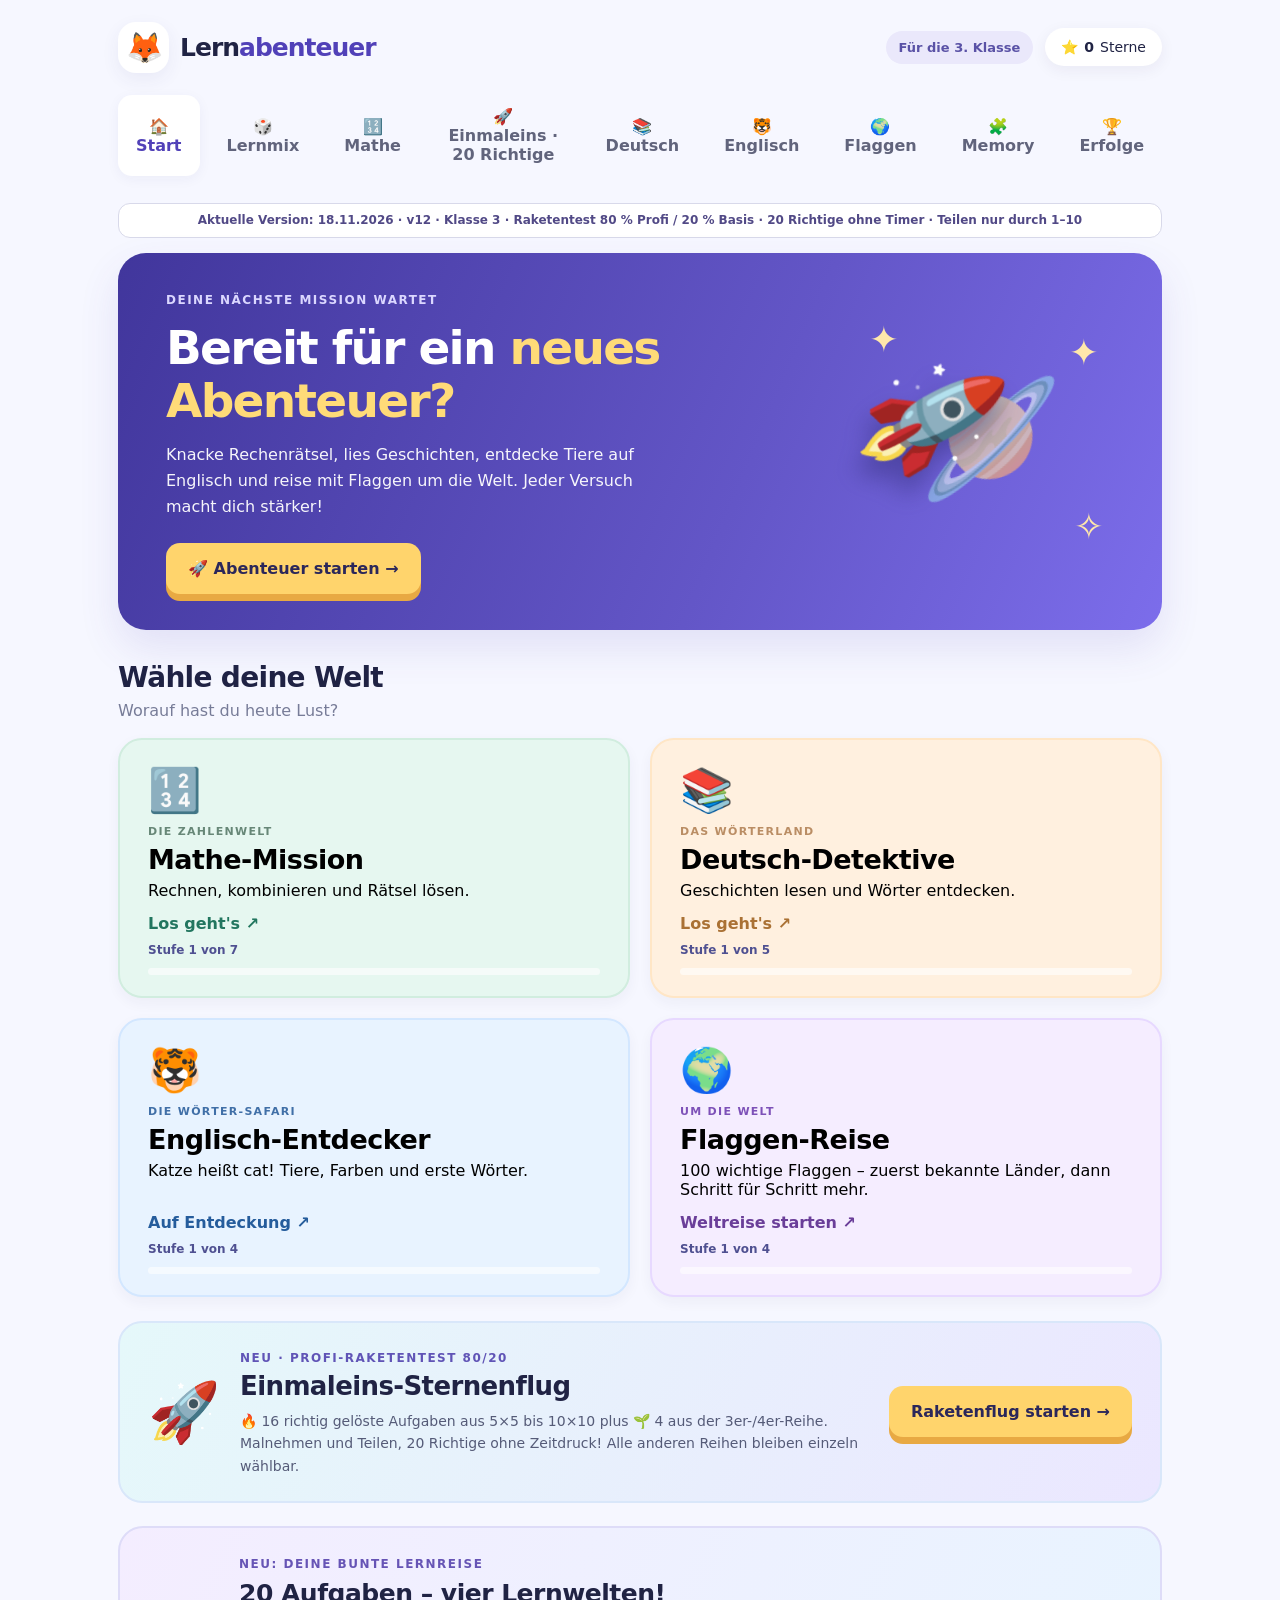
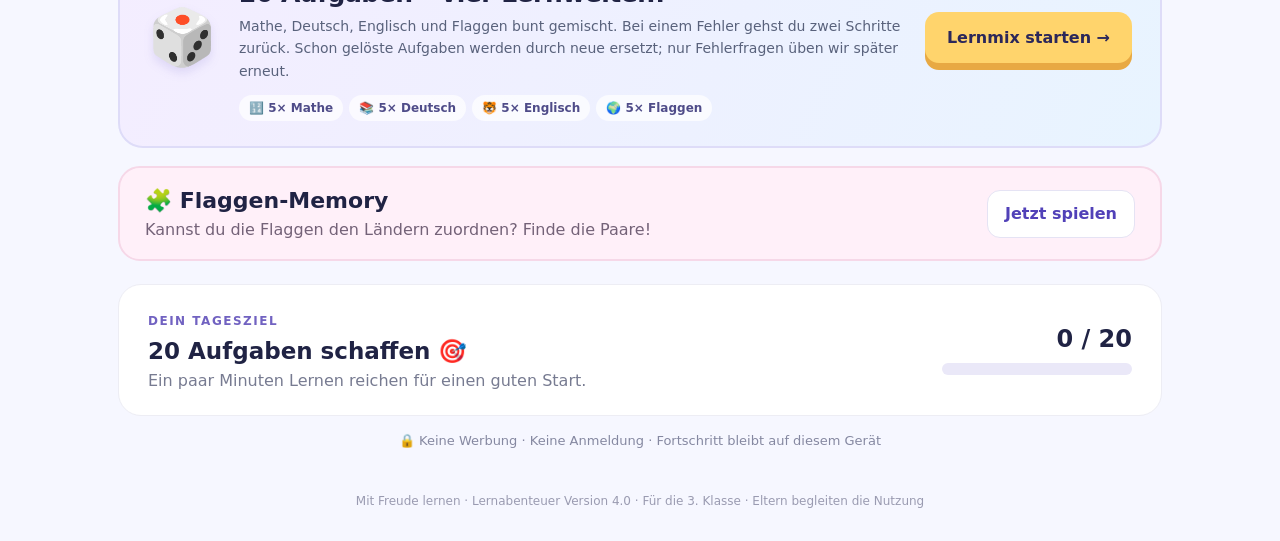
==== commit 9c59eaa5: "feat: rocket practice 80% 5x5-10x10 and 20% lower tables, keep 20 correct" ====
--- a/Mathe-November_nur-Webseite/index.html
+++ b/Mathe-November_nur-Webseite/index.html
@@ -12,13 +12,13 @@
   <link rel="manifest" href="./manifest.webmanifest">
   <link rel="apple-touch-icon" href="./icons/icon-192.png">
   <link rel="icon" href="./icons/icon-192.png">
-  <link rel="stylesheet" href="./styles.css?v=20261117-v11-autoweiter-2sek">
-  <title>Mathe November – Lernabenteuer Klasse 3 · 17.11.2026 v11</title>
-  <script src="./learning_content.js?v=20261117-v11-autoweiter-2sek" defer></script>
-  <script src="./learning_extension.js?v=20261117-v11-autoweiter-2sek" defer></script>
-  <script src="./mixed_mode.js?v=20261117-v11-autoweiter-2sek" defer></script>
-  <script src="./app.js?v=20261117-v11-autoweiter-2sek" defer></script>
-  <script src="./einmaleins_5min.js?v=20261117-v11-autoweiter-2sek" defer></script>
+  <link rel="stylesheet" href="./styles.css?v=20261118-v12-raketentest-80-20">
+  <title>Mathe November – Lernabenteuer Klasse 3 · 18.11.2026 v12</title>
+  <script src="./learning_content.js?v=20261118-v12-raketentest-80-20" defer></script>
+  <script src="./learning_extension.js?v=20261118-v12-raketentest-80-20" defer></script>
+  <script src="./mixed_mode.js?v=20261118-v12-raketentest-80-20" defer></script>
+  <script src="./app.js?v=20261118-v12-raketentest-80-20" defer></script>
+  <script src="./einmaleins_5min.js?v=20261118-v12-raketentest-80-20" defer></script>
 </head>
 <body>
   <a class="skip" href="#hauptinhalt">Zum Inhalt springen</a>
@@ -39,7 +39,7 @@
       <button class="nav-button" data-view="progress">🏆 Erfolge</button>
     </nav>
     <main id="hauptinhalt">
-      <p class="version-note" id="version-note">Aktuelle Version: 17.11.2026 · v11 · Klasse 3 · 20 Richtige ohne Timer · Antworten automatisch · Teilen nur durch 1–10</p>
+      <p class="version-note" id="version-note">Aktuelle Version: 18.11.2026 · v12 · Klasse 3 · Raketentest 80 % Profi / 20 % Basis · 20 Richtige ohne Timer · Teilen nur durch 1–10</p>
       <section id="view-home" class="view" aria-labelledby="welcome-title">
         <div class="hero">
           <div class="hero-content">
@@ -59,8 +59,8 @@
         </div>
         <section class="times-home-banner" aria-labelledby="times-home-title">
           <span class="times-home-icon" aria-hidden="true">🚀</span>
-          <div><span class="eyebrow">NEU · EINMALEINS OHNE ZEITDRUCK</span><h2 id="times-home-title">Einmaleins-Sternenflug</h2>
-            <p>3er- bis 11er-Reihe: Malnehmen und Teilen, mit Raketen, Sternen und cleveren Wiederholungen. 20 richtige Antworten bringen dich ans Ziel – ohne Zeitdruck! Richtige Antworten gehen sofort weiter, falsche Lösungen bleiben zwei Sekunden sichtbar.</p></div>
+          <div><span class="eyebrow">NEU · PROFI-RAKETENTEST 80/20</span><h2 id="times-home-title">Einmaleins-Sternenflug</h2>
+            <p>🔥 16 richtig gelöste Aufgaben aus 5×5 bis 10×10 plus 🌱 4 aus der 3er-/4er-Reihe. Malnehmen und Teilen, 20 Richtige ohne Zeitdruck! Alle anderen Reihen bleiben einzeln wählbar.</p></div>
           <button class="primary-button" type="button" data-view="times">Raketenflug starten →</button>
         </section>
         <section class="mixed-banner" aria-labelledby="mixed-banner-heading">
@@ -102,10 +102,11 @@
             <span class="times-mascot" aria-hidden="true">🦊🚀</span>
             <span class="eyebrow">DEIN ZIEL · 20 RICHTIGE AUFGABEN</span>
             <h1 id="times-title">Einmaleins-Sternenflug</h1>
-            <p class="times-intro">Rechne richtig, sammle Sternenstaub und fliege von Planet zu Planet! Schwierige Fragen kommen später noch einmal. Nimm dir so viel Zeit, wie du brauchst: Nur richtige Lösungen zählen zum Ziel.</p>
+            <p class="times-intro">Rechne richtig und fliege von Planet zu Planet! Standard: 80 % Aufgaben aus dem schwierigen Bereich 5×5 bis 10×10, 20 % aus der 3er-/4er-Reihe. Die alten Reihen kannst du weiterhin einzeln üben. Kein Zeitlimit: Nur richtige Lösungen zählen.</p>
             <fieldset class="times-fieldset"><legend>Welche Reihe möchtest du üben?</legend>
               <div class="times-row-buttons" id="times-rows" role="group" aria-label="Einmaleins-Reihe auswählen"></div>
             </fieldset>
+            <p id="times-focus-note" class="times-focus-note" role="status">🔥 Profi-Raketentest: 16 schwierige und vier einfache Aufgaben richtig lösen.</p>
             <fieldset class="times-fieldset"><legend>Was möchtest du rechnen?</legend>
               <div class="times-mode-buttons" id="times-modes" role="group" aria-label="Rechenart auswählen">
                 <button type="button" class="times-pick active" data-times-mode="both" aria-pressed="true">🔀 Mal &amp; Geteilt</button>
@@ -118,7 +119,7 @@
           </div>
           <div id="times-play" class="times-panel hidden">
             <div class="times-hud"><div class="times-goal-box"><span class="times-small">RICHTIG GELÖST</span><strong id="times-goal-count" class="times-goal-number">0 / 20</strong></div>
-              <div class="times-hud-stats"><span id="times-counter">Aufgabe 1</span><span id="times-streak">🔥 0 in Folge</span><span id="times-points">⭐ 0 Punkte</span></div>
+              <div class="times-hud-stats"><span id="times-counter">Aufgabe 1</span><span id="times-focus-progress" class="times-focus-progress hidden">🔥 Profi 0/16 · 🌱 Basis 0/4</span><span id="times-streak">🔥 0 in Folge</span><span id="times-points">⭐ 0 Punkte</span></div>
               <button type="button" id="times-stop" class="soft-button">Flug beenden</button></div>
             <div class="times-meter"><div id="times-meter-fill"></div></div>
             <div class="times-sky" aria-hidden="true"><span class="times-planet">🪐</span><span class="times-sparkle">✦ ✨ ✧</span><span id="times-rocket" class="times-rocket">🚀</span></div>
--- a/Mathe-November_nur-Webseite/styles.css
+++ b/Mathe-November_nur-Webseite/styles.css
@@ -96,3 +96,9 @@
 
 /* v9: Sichtbare Versionskennung, damit iPads veraltete Startseiten erkennen. */
 .version-note{margin:0 0 15px;padding:8px 12px;border:1px solid #d8d9ea;background:#fff;color:#514986;border-radius:12px;font-size:12px;font-weight:800;text-align:center;line-height:1.45}
+
+/* v12: Klarer Fokus auf schwierige Einmaleins-Aufgaben, ohne andere Modi zu verändern. */
+.times-focus-note,.times-focus-progress{display:block;padding:9px 13px;border:1px solid #f5c585;border-radius:12px;background:#fff5dc;color:#774616;font-size:13px;font-weight:800;line-height:1.5;margin:0 0 13px}
+.times-focus-progress{margin:4px 0;padding:6px 10px;font-size:12px}
+.times-focus-progress.hidden{display:none}
+@media(max-width:600px){.times-focus-note{font-size:12px;padding:8px 11px}}
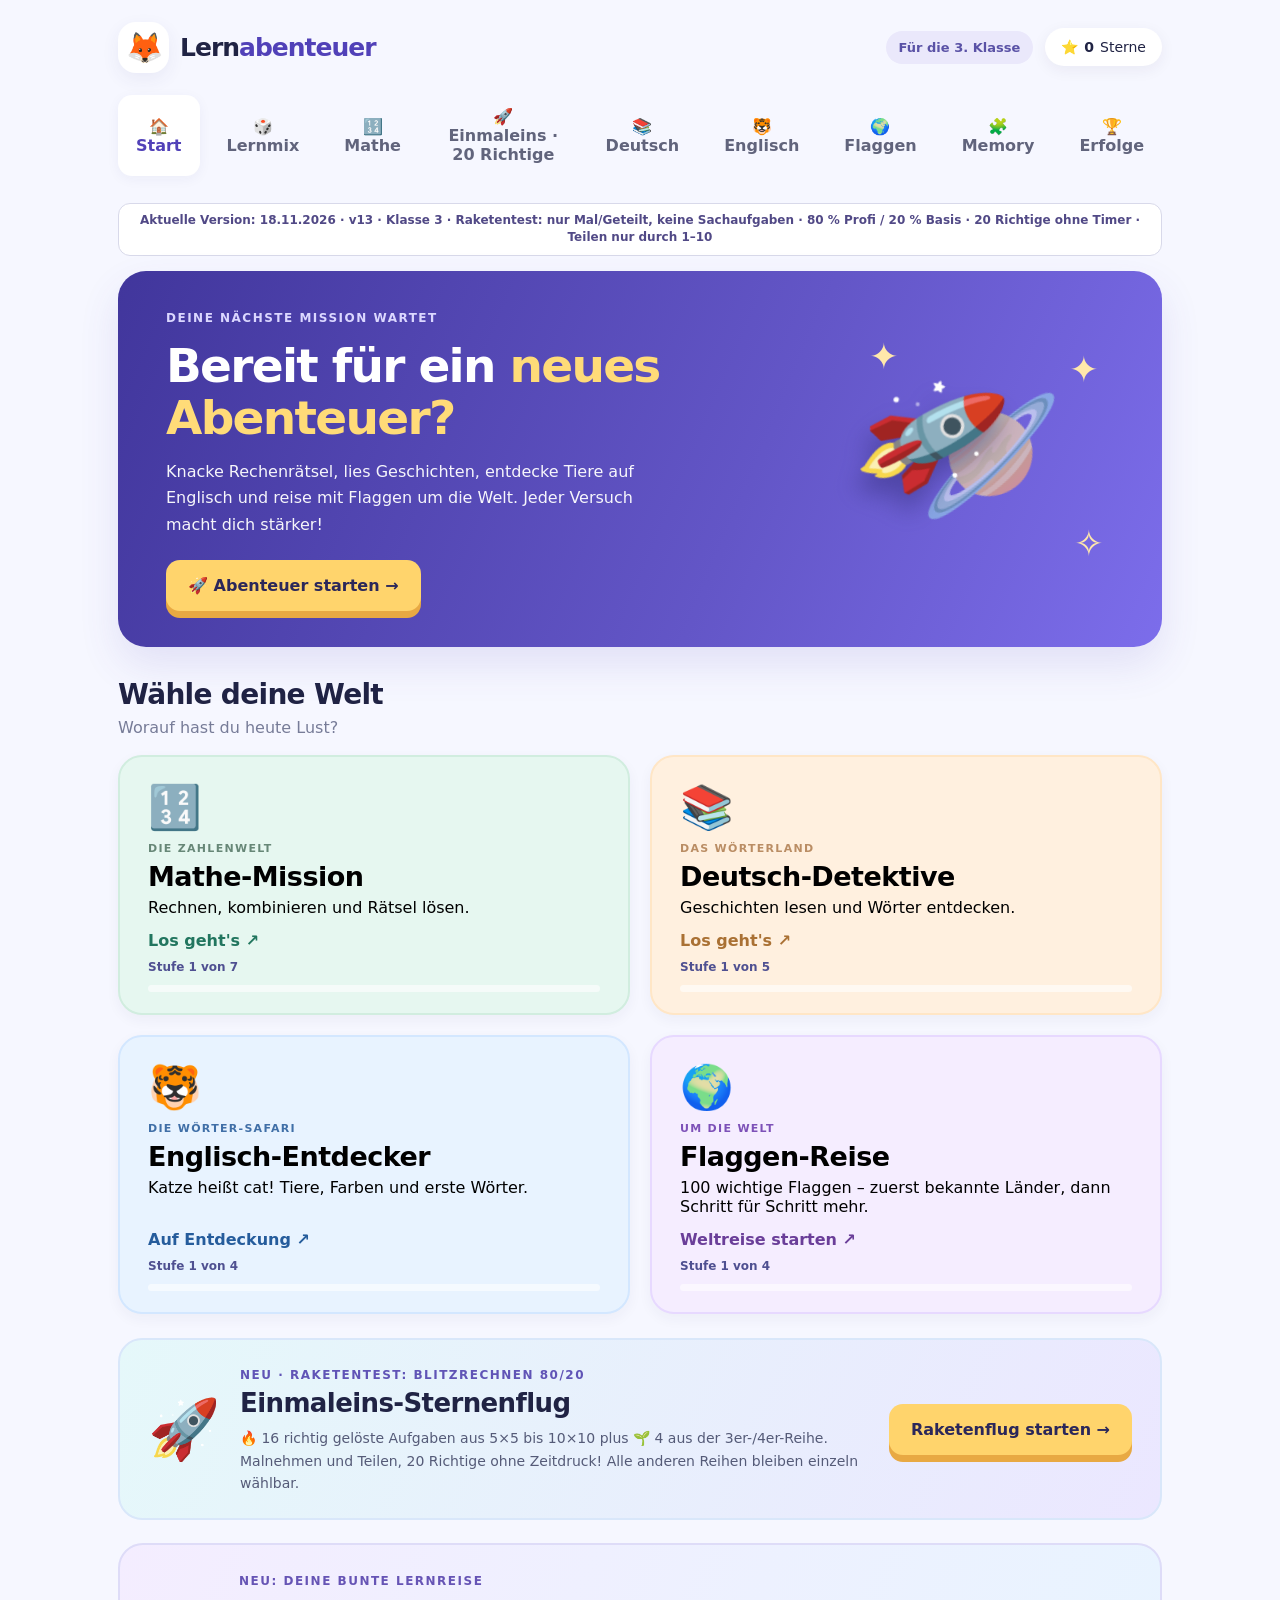
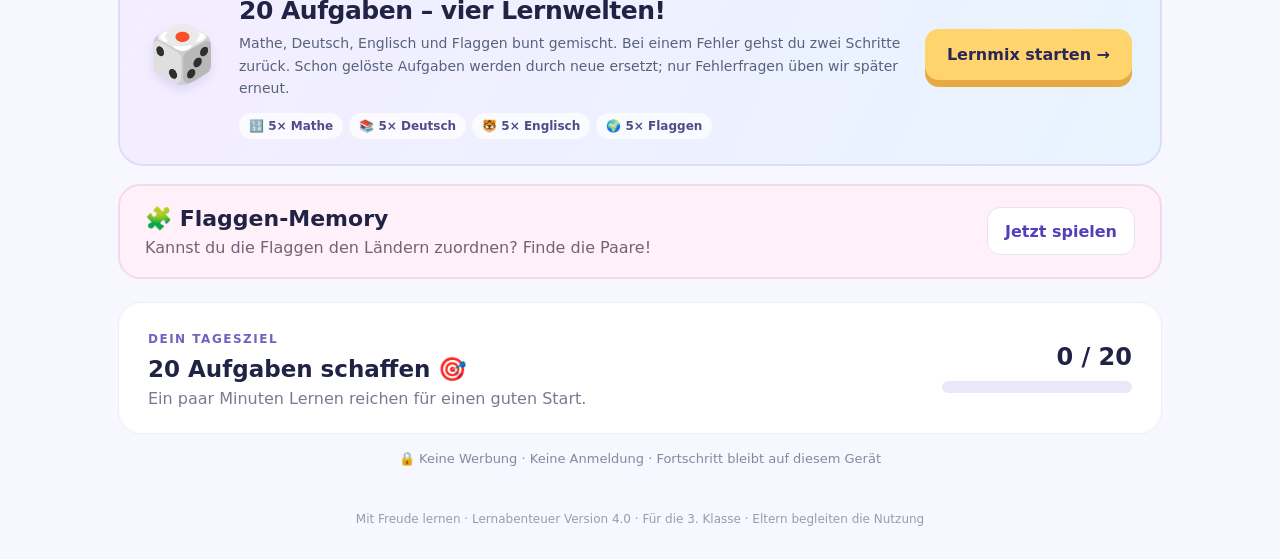
==== commit 41abe931: "feat: fast rocket drill with multiplication and division only (v13)" ====
--- a/Mathe-November_nur-Webseite/index.html
+++ b/Mathe-November_nur-Webseite/index.html
@@ -12,13 +12,13 @@
   <link rel="manifest" href="./manifest.webmanifest">
   <link rel="apple-touch-icon" href="./icons/icon-192.png">
   <link rel="icon" href="./icons/icon-192.png">
-  <link rel="stylesheet" href="./styles.css?v=20261118-v12-raketentest-80-20">
-  <title>Mathe November – Lernabenteuer Klasse 3 · 18.11.2026 v12</title>
-  <script src="./learning_content.js?v=20261118-v12-raketentest-80-20" defer></script>
-  <script src="./learning_extension.js?v=20261118-v12-raketentest-80-20" defer></script>
-  <script src="./mixed_mode.js?v=20261118-v12-raketentest-80-20" defer></script>
-  <script src="./app.js?v=20261118-v12-raketentest-80-20" defer></script>
-  <script src="./einmaleins_5min.js?v=20261118-v12-raketentest-80-20" defer></script>
+  <link rel="stylesheet" href="./styles.css?v=20261118-v13-raketentest-blitzaufgaben">
+  <title>Mathe November – Lernabenteuer Klasse 3 · 18.11.2026 v13</title>
+  <script src="./learning_content.js?v=20261118-v13-raketentest-blitzaufgaben" defer></script>
+  <script src="./learning_extension.js?v=20261118-v13-raketentest-blitzaufgaben" defer></script>
+  <script src="./mixed_mode.js?v=20261118-v13-raketentest-blitzaufgaben" defer></script>
+  <script src="./app.js?v=20261118-v13-raketentest-blitzaufgaben" defer></script>
+  <script src="./einmaleins_5min.js?v=20261118-v13-raketentest-blitzaufgaben" defer></script>
 </head>
 <body>
   <a class="skip" href="#hauptinhalt">Zum Inhalt springen</a>
@@ -39,7 +39,7 @@
       <button class="nav-button" data-view="progress">🏆 Erfolge</button>
     </nav>
     <main id="hauptinhalt">
-      <p class="version-note" id="version-note">Aktuelle Version: 18.11.2026 · v12 · Klasse 3 · Raketentest 80 % Profi / 20 % Basis · 20 Richtige ohne Timer · Teilen nur durch 1–10</p>
+      <p class="version-note" id="version-note">Aktuelle Version: 18.11.2026 · v13 · Klasse 3 · Raketentest: nur Mal/Geteilt, keine Sachaufgaben · 80 % Profi / 20 % Basis · 20 Richtige ohne Timer · Teilen nur durch 1–10</p>
       <section id="view-home" class="view" aria-labelledby="welcome-title">
         <div class="hero">
           <div class="hero-content">
@@ -59,7 +59,7 @@
         </div>
         <section class="times-home-banner" aria-labelledby="times-home-title">
           <span class="times-home-icon" aria-hidden="true">🚀</span>
-          <div><span class="eyebrow">NEU · PROFI-RAKETENTEST 80/20</span><h2 id="times-home-title">Einmaleins-Sternenflug</h2>
+          <div><span class="eyebrow">NEU · RAKETENTEST: BLITZRECHNEN 80/20</span><h2 id="times-home-title">Einmaleins-Sternenflug</h2>
             <p>🔥 16 richtig gelöste Aufgaben aus 5×5 bis 10×10 plus 🌱 4 aus der 3er-/4er-Reihe. Malnehmen und Teilen, 20 Richtige ohne Zeitdruck! Alle anderen Reihen bleiben einzeln wählbar.</p></div>
           <button class="primary-button" type="button" data-view="times">Raketenflug starten →</button>
         </section>
@@ -102,7 +102,7 @@
             <span class="times-mascot" aria-hidden="true">🦊🚀</span>
             <span class="eyebrow">DEIN ZIEL · 20 RICHTIGE AUFGABEN</span>
             <h1 id="times-title">Einmaleins-Sternenflug</h1>
-            <p class="times-intro">Rechne richtig und fliege von Planet zu Planet! Standard: 80 % Aufgaben aus dem schwierigen Bereich 5×5 bis 10×10, 20 % aus der 3er-/4er-Reihe. Die alten Reihen kannst du weiterhin einzeln üben. Kein Zeitlimit: Nur richtige Lösungen zählen.</p>
+            <p class="times-intro">Rechne richtig und fliege von Planet zu Planet! Nur kurze Mal- und Geteilt-Aufgaben, keine Sachaufgaben! Standard: 80 % aus 5×5 bis 10×10, 20 % aus der 3er-/4er-Reihe. Die alten Reihen kannst du weiterhin einzeln üben. Kein Zeitlimit: Nur richtige Lösungen zählen.</p>
             <fieldset class="times-fieldset"><legend>Welche Reihe möchtest du üben?</legend>
               <div class="times-row-buttons" id="times-rows" role="group" aria-label="Einmaleins-Reihe auswählen"></div>
             </fieldset>
